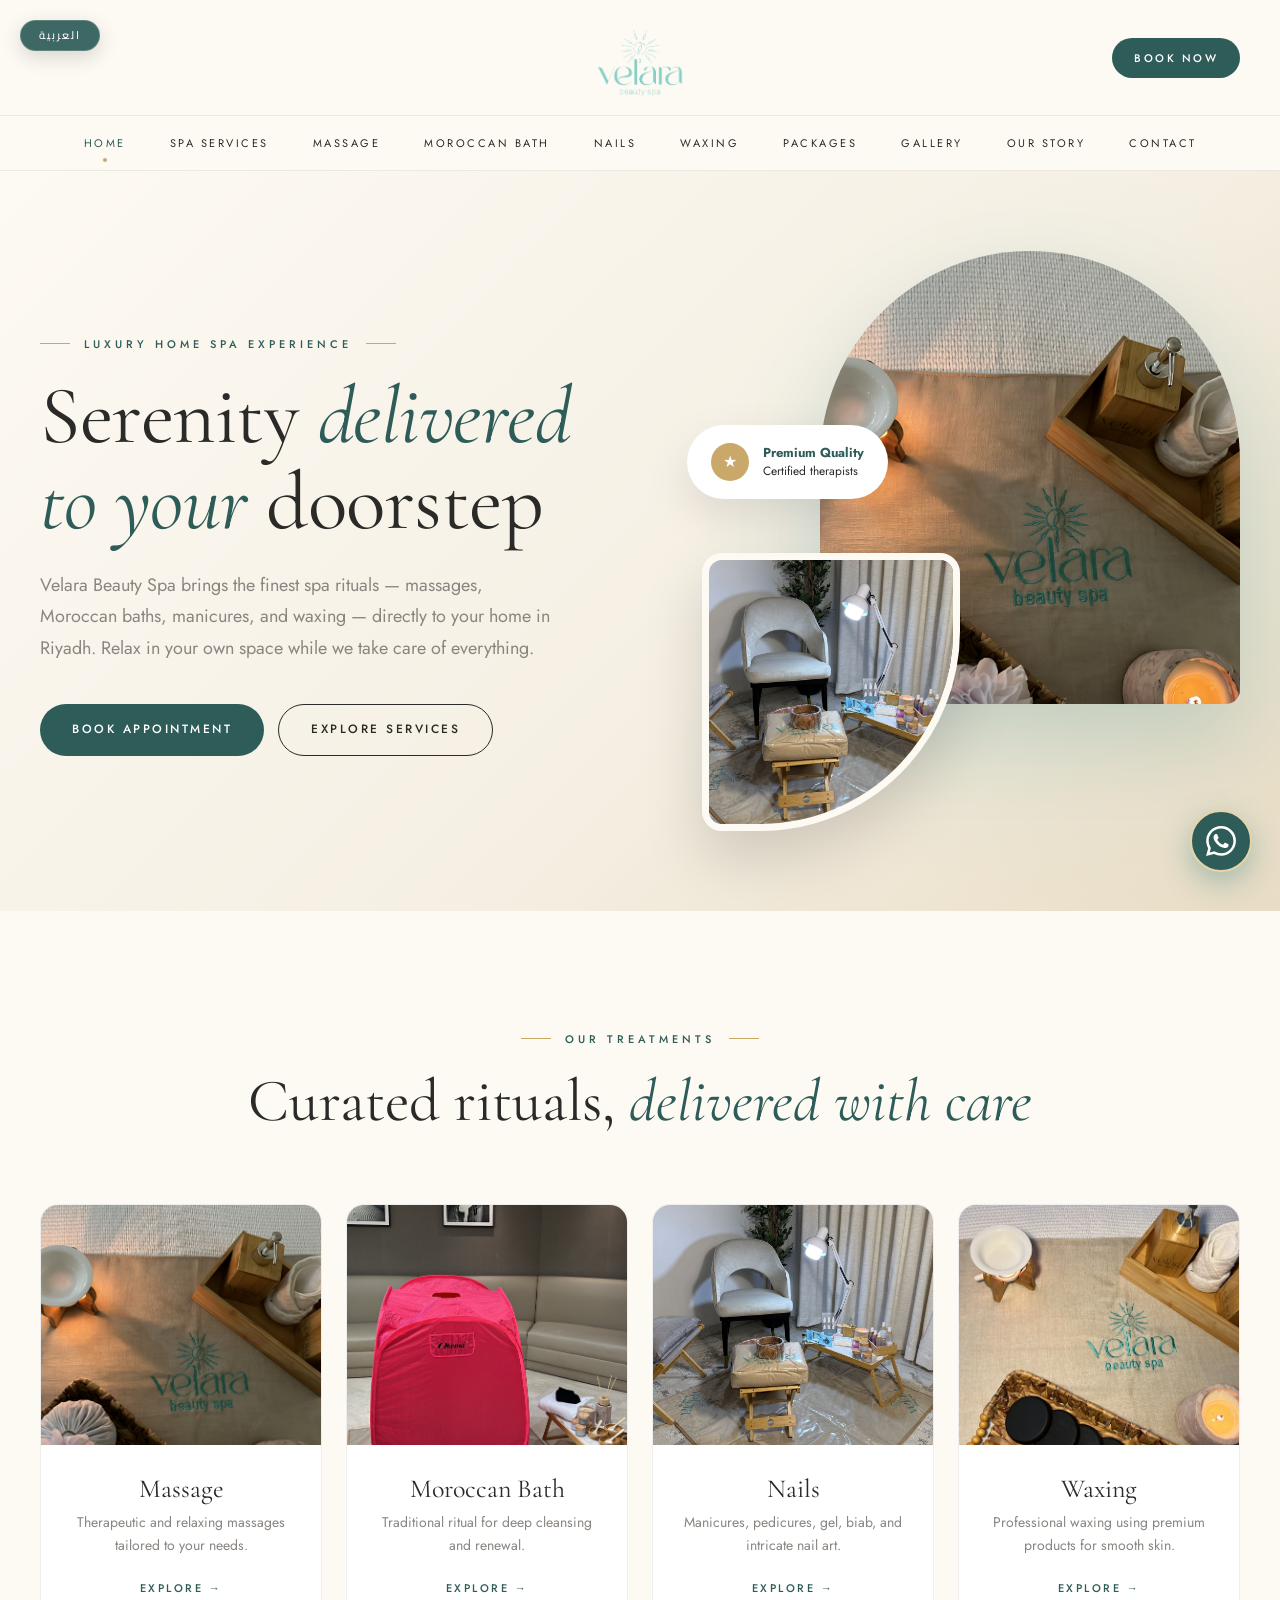
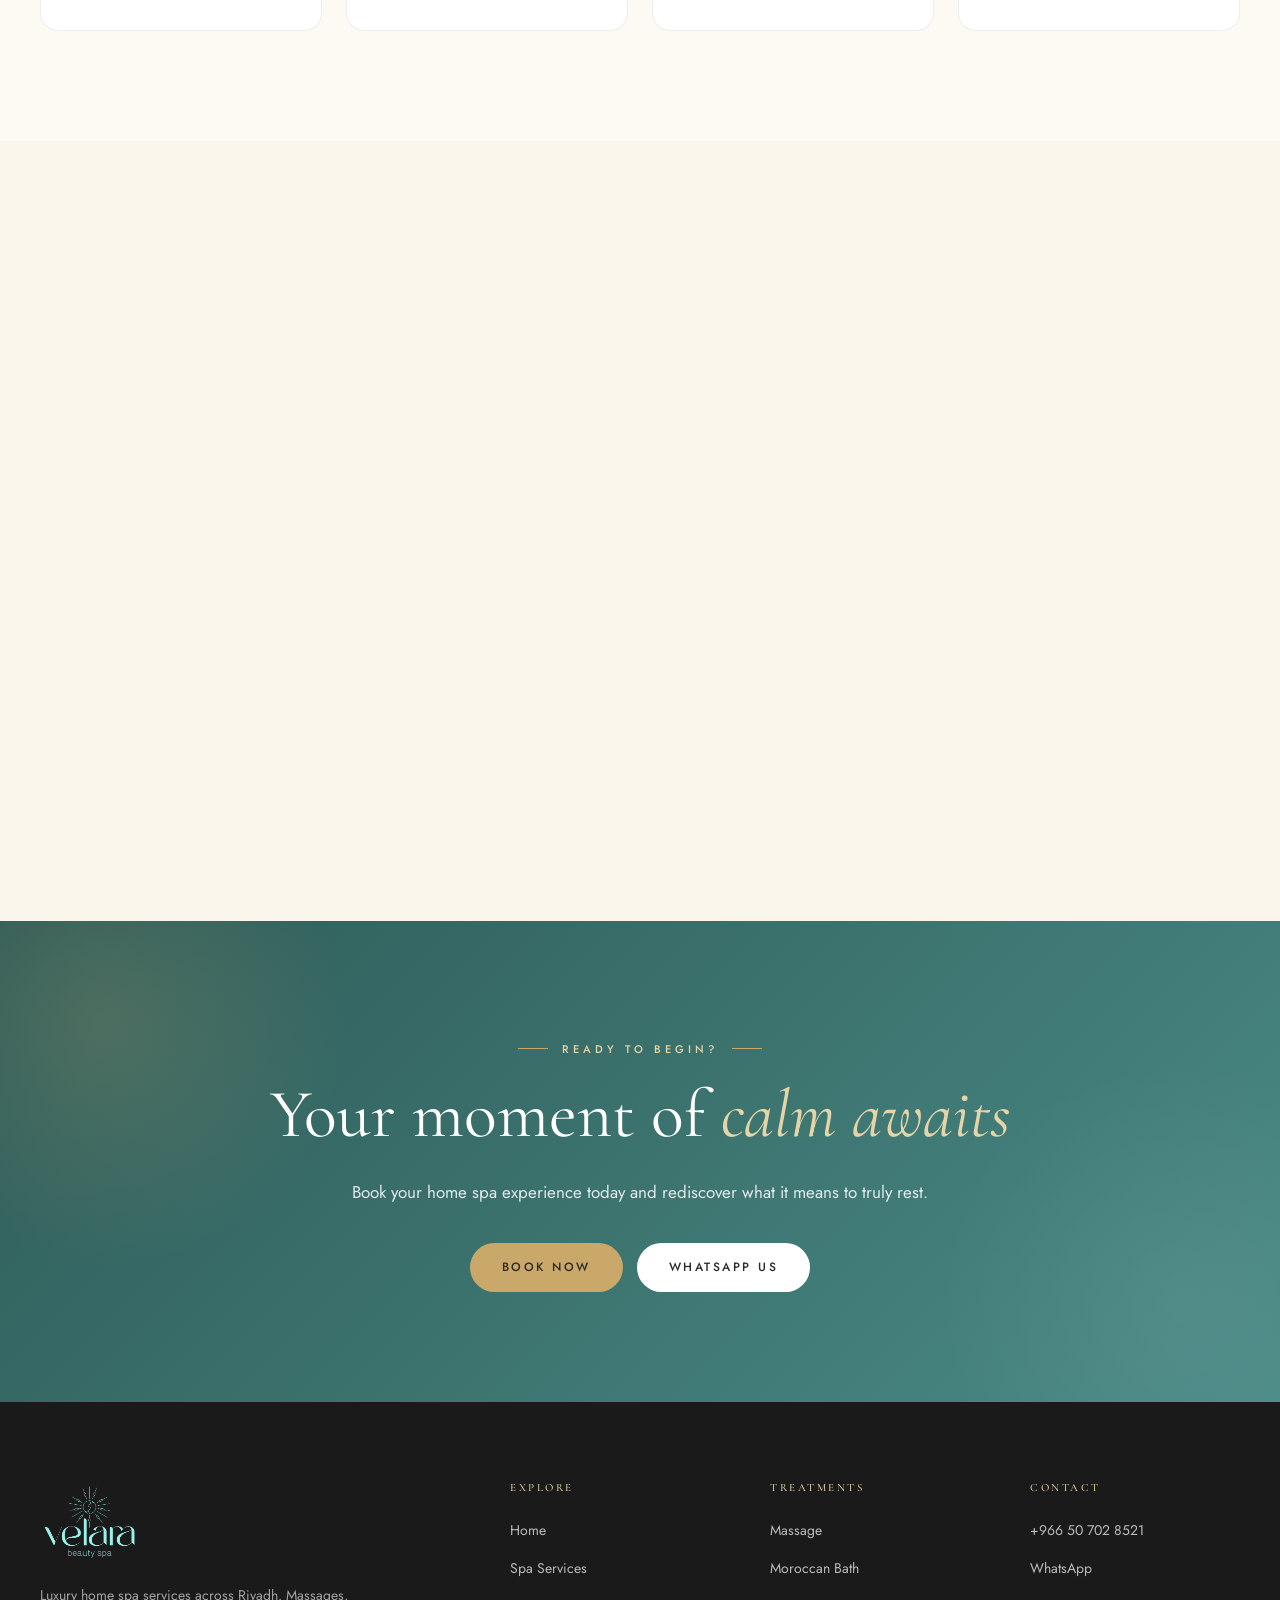
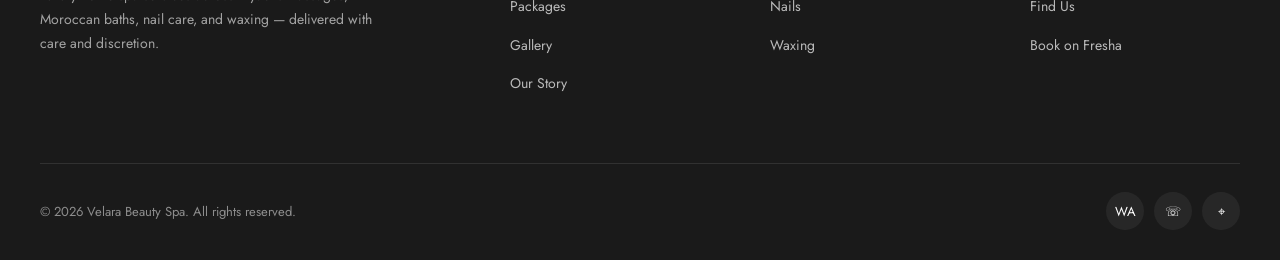
==== index.html @ ecb5f161 "Initial commit: Velara Beauty Spa website Static bilingual (EN/AR) marketing site for a luxury home-" ====
<!DOCTYPE html>
<html lang="en" dir="ltr">
<head>
<meta charset="UTF-8" />
<meta name="viewport" content="width=device-width, initial-scale=1.0" />
<title>Luxury Home Spa in Riyadh — Velara Beauty Spa</title>
<meta name="description" content="Velara Beauty Spa brings luxury treatments — massages, Moroccan baths, manicures — directly to your home in Riyadh." />
<link rel="preconnect" href="https://fonts.googleapis.com">
<link rel="preconnect" href="https://fonts.gstatic.com" crossorigin>
<link href="https://fonts.googleapis.com/css2?family=Cormorant+Garamond:wght@300;400;500;600;700&family=Jost:wght@300;400;500;600&family=Cairo:wght@300;400;500;600;700&display=swap" rel="stylesheet">
<link rel="stylesheet" href="styles.css">
</head>
<body>

<!-- Floating language toggle -->
<button class="lang-toggle" type="button" aria-label="Switch language" onclick="toggleLang()">
  <span data-en="العربية" data-ar="EN">العربية</span>
</button>

<!-- Header -->
<header class="site-header">
  <div class="header-top">
    <button class="menu-toggle" onclick="toggleMenu()" aria-label="Menu">☰</button>
    <a href="index.html" class="header-logo">
      <img src="images/logo.png" alt="Velara Beauty Spa" />
    </a>
    <div class="header-actions">
      <a href="https://www.fresha.com/en-GB/a/velara-spa-home-service-riyadh-king-abdulaziz-rd-al-woroud-district-king-abdullah-ibn-abdulaziz-road-riyadh-11544-saudi-arabia-p25eda7v/all-offer?menu=true&share=true&pId=2792494" target="_blank" class="book-btn" data-en="Book Now" data-ar="احجزي">Book Now</a>
    </div>
  </div>
  <nav class="header-nav">
    <ul class="nav-list">
      <li><a href="index.html" data-page="home" data-en="Home" data-ar="الرئيسية">Home</a></li>
      <li><a href="services.html" data-page="services" data-en="Spa Services" data-ar="الخدمات">Spa Services</a></li>
      <li><a href="massage.html" data-page="massage" data-en="Massage" data-ar="التدليك">Massage</a></li>
      <li><a href="moroccan-bath.html" data-page="moroccan" data-en="Moroccan Bath" data-ar="الحمام المغربي">Moroccan Bath</a></li>
      <li><a href="nails.html" data-page="nails" data-en="Nails" data-ar="الأظافر">Nails</a></li>
      <li><a href="waxing.html" data-page="waxing" data-en="Waxing" data-ar="إزالة الشعر">Waxing</a></li>
      <li><a href="packages.html" data-page="packages" data-en="Packages" data-ar="الباقات">Packages</a></li>
      <li><a href="gallery.html" data-page="gallery" data-en="Gallery" data-ar="المعرض">Gallery</a></li>
      <li><a href="our-story.html" data-page="story" data-en="Our Story" data-ar="قصتنا">Our Story</a></li>
      <li><a href="contact.html" data-page="contact" data-en="Contact" data-ar="تواصل">Contact</a></li>
    </ul>
  </nav>
</header>

<!-- Eid Banner -->
<div id="eid-banner" class="eid-banner">
  <div class="eid-banner-content">
    <div class="eid-banner-icon">✦</div>
    <div class="eid-banner-text">
      <strong data-en="Eid Al Adha Special Offers" data-ar="عروض عيد الأضحى">Eid Al Adha Special Offers</strong>
      <span data-en="— Save up to 35%" data-ar="— وفّري حتى 35%">— Save up to 35%</span>
    </div>
    <a href="packages.html#eid-offers" class="eid-banner-link" data-en="View Offers →" data-ar="عرض العروض →">View Offers →</a>
  </div>
  <button class="eid-banner-close" onclick="dismissEidBanner()" aria-label="Dismiss">×</button>
</div>
<script>
  // Hide immediately if past cutoff or dismissed this session (avoids flash on reload).
  // Cutoff date must match EID_OFFERS_CUTOFF in data.js — Riyadh UTC+3, end of day June 1, 2026.
  (function(){
    const banner = document.getElementById('eid-banner');
    const cutoff = new Date('2026-06-02T00:00:00+03:00');
    if (new Date() >= cutoff || sessionStorage.getItem('eid_banner_dismissed') === '1') {
      banner.classList.add('dismissed');
    }
  })();
  function dismissEidBanner(){
    document.getElementById('eid-banner').classList.add('dismissed');
    sessionStorage.setItem('eid_banner_dismissed', '1');
  }
</script>

<!-- Hero -->
<section class="hero">
  <div class="hero-grid">
    <div class="hero-text">
      <div class="eyebrow eyebrow-line reveal" data-en="Luxury Home Spa Experience" data-ar="تجربة سبا منزلي فاخرة">Luxury Home Spa Experience</div>
      <h1 class="h-display reveal reveal-d1">
        <span data-en="Serenity" data-ar="السكينة">Serenity</span>
        <em data-en="delivered to your" data-ar="تصل إلى">delivered to your</em>
        <span data-en="doorstep" data-ar="باب منزلك">doorstep</span>
      </h1>
      <p class="lead reveal reveal-d2" data-en="Velara Beauty Spa brings the finest spa rituals — massages, Moroccan baths, manicures, and waxing — directly to your home in Riyadh. Relax in your own space while we take care of everything." data-ar="فيلارا بيوتي سبا يقدم لكِ أرقى تجارب السبا — تدليك، حمام مغربي، باديكير ومانيكير، وإزالة الشعر — مباشرة في منزلك في الرياض. استرخي في مساحتك الخاصة ودعينا نهتم بكل شيء.">Velara Beauty Spa brings the finest spa rituals — massages, Moroccan baths, manicures, and waxing — directly to your home in Riyadh. Relax in your own space while we take care of everything.</p>
      <div class="hero-buttons reveal reveal-d3">
        <a href="https://www.fresha.com/en-GB/a/velara-spa-home-service-riyadh-king-abdulaziz-rd-al-woroud-district-king-abdullah-ibn-abdulaziz-road-riyadh-11544-saudi-arabia-p25eda7v/all-offer?menu=true&share=true&pId=2792494" target="_blank" class="btn btn-primary" data-en="Book Appointment" data-ar="احجزي موعدك">Book Appointment</a>
        <a href="services.html" class="btn btn-outline" data-en="Explore Services" data-ar="اكتشفي الخدمات">Explore Services</a>
      </div>
    </div>
    <div class="hero-visual reveal reveal-d2">
      <div class="hero-img-1"><img src="images/hero1.jpeg" alt="Velara Spa" /></div>
      <div class="hero-img-2"><img src="images/hero2.jpeg" alt="Velara treatments" /></div>
      <div class="hero-badge">
        <div class="hero-badge-icon">★</div>
        <div class="hero-badge-text">
          <strong data-en="Premium Quality" data-ar="جودة فاخرة">Premium Quality</strong>
          <span data-en="Certified therapists" data-ar="معالجات معتمدات">Certified therapists</span>
        </div>
      </div>
    </div>
  </div>
</section>

<!-- Service Categories -->
<section class="section">
  <div class="container">
    <div class="text-center" style="margin-bottom:70px;">
      <div class="eyebrow eyebrow-line reveal" data-en="Our Treatments" data-ar="علاجاتنا">Our Treatments</div>
      <h2 class="h-section reveal reveal-d1">
        <span data-en="Curated rituals," data-ar="طقوس مختارة،">Curated rituals,</span>
        <em data-en="delivered with care" data-ar="بعناية فائقة">delivered with care</em>
      </h2>
    </div>
    <div class="category-grid">
      <a href="massage.html" class="category-card reveal reveal-d1">
        <div class="category-image"><img src="images/g1.jpeg" alt="Massage" /></div>
        <div class="category-body">
          <h3 data-en="Massage" data-ar="التدليك">Massage</h3>
          <p data-en="Therapeutic and relaxing massages tailored to your needs." data-ar="تدليكات علاجية ومريحة مصممة لاحتياجاتك.">Therapeutic and relaxing massages tailored to your needs.</p>
          <span class="category-link" data-en="Explore →" data-ar="اكتشفي →">Explore →</span>
        </div>
      </a>
      <a href="moroccan-bath.html" class="category-card reveal reveal-d2">
        <div class="category-image"><img src="images/g4.jpeg" alt="Moroccan Bath" /></div>
        <div class="category-body">
          <h3 data-en="Moroccan Bath" data-ar="الحمام المغربي">Moroccan Bath</h3>
          <p data-en="Traditional ritual for deep cleansing and renewal." data-ar="طقس تقليدي للتنظيف العميق والتجديد.">Traditional ritual for deep cleansing and renewal.</p>
          <span class="category-link" data-en="Explore →" data-ar="اكتشفي →">Explore →</span>
        </div>
      </a>
      <a href="nails.html" class="category-card reveal reveal-d3">
        <div class="category-image"><img src="images/g3.jpeg" alt="Nails" /></div>
        <div class="category-body">
          <h3 data-en="Nails" data-ar="الأظافر">Nails</h3>
          <p data-en="Manicures, pedicures, gel, biab, and intricate nail art." data-ar="مانيكير وباديكير، جل، بياب، ورسم أظافر متقن.">Manicures, pedicures, gel, biab, and intricate nail art.</p>
          <span class="category-link" data-en="Explore →" data-ar="اكتشفي →">Explore →</span>
        </div>
      </a>
      <a href="waxing.html" class="category-card reveal reveal-d4">
        <div class="category-image"><img src="images/g7.jpeg" alt="Waxing" /></div>
        <div class="category-body">
          <h3 data-en="Waxing" data-ar="إزالة الشعر">Waxing</h3>
          <p data-en="Professional waxing using premium products for smooth skin." data-ar="إزالة شعر احترافية بأفضل المنتجات لبشرة ناعمة.">Professional waxing using premium products for smooth skin.</p>
          <span class="category-link" data-en="Explore →" data-ar="اكتشفي →">Explore →</span>
        </div>
      </a>
    </div>
  </div>
</section>

<!-- About snippet -->
<section class="section" style="background:var(--cream-light);">
  <div class="container">
    <div class="feature-grid">
      <div class="feature-images reveal">
        <div class="feature-img-main"><img src="images/about1.jpeg" alt="Velara setup" /></div>
        <div class="feature-img-accent"><img src="images/about2.jpeg" alt="Velara tools" /></div>
        <div class="feature-stat">
          <div class="feature-stat-num">100%</div>
          <div class="feature-stat-label" data-en="Home Service" data-ar="خدمة منزلية">Home Service</div>
        </div>
      </div>
      <div class="feature-content reveal reveal-d2">
        <div class="eyebrow eyebrow-line" data-en="About Velara" data-ar="عن فيلارا">About Velara</div>
        <h2 class="h-section">
          <span data-en="A sanctuary that" data-ar="ملاذ يأتي">A sanctuary that</span>
          <em data-en="comes to you" data-ar="إليكِ">comes to you</em>
        </h2>
        <p data-en="At Velara Beauty Spa, we believe true relaxation begins where you feel most at home. That's why we bring our complete spa experience — therapists, equipment, premium products, and ambience — directly to your doorstep across Riyadh." data-ar="في فيلارا بيوتي سبا، نؤمن أن الاسترخاء الحقيقي يبدأ حيث تشعرين بالراحة الحقيقية. لذلك نأتي إليكِ بتجربة السبا الكاملة — معالجات، أدوات، منتجات فاخرة، وأجواء راقية — مباشرة في منزلك بالرياض.">At Velara Beauty Spa, we believe true relaxation begins where you feel most at home. That's why we bring our complete spa experience — therapists, equipment, premium products, and ambience — directly to your doorstep across Riyadh.</p>
        <a href="our-story.html" class="btn btn-outline" style="margin-top:30px;" data-en="Read Our Story" data-ar="اقرئي قصتنا">Read Our Story</a>
      </div>
    </div>
  </div>
</section>

<!-- CTA -->
<section class="section cta-section">
  <div class="container-narrow">
    <div class="eyebrow eyebrow-line reveal" data-en="Ready to begin?" data-ar="مستعدة للبدء؟">Ready to begin?</div>
    <h2 class="reveal reveal-d1">
      <span data-en="Your moment of" data-ar="لحظة">Your moment of</span>
      <em data-en="calm awaits" data-ar="هدوئك تنتظركِ">calm awaits</em>
    </h2>
    <p class="reveal reveal-d2" data-en="Book your home spa experience today and rediscover what it means to truly rest." data-ar="احجزي تجربتك المنزلية اليوم واكتشفي معنى الراحة الحقيقية.">Book your home spa experience today and rediscover what it means to truly rest.</p>
    <div class="cta-buttons reveal reveal-d3">
      <a href="https://www.fresha.com/en-GB/a/velara-spa-home-service-riyadh-king-abdulaziz-rd-al-woroud-district-king-abdullah-ibn-abdulaziz-road-riyadh-11544-saudi-arabia-p25eda7v/all-offer?menu=true&share=true&pId=2792494" target="_blank" class="btn btn-gold" data-en="Book Now" data-ar="احجزي الآن">Book Now</a>
      <a href="https://wa.me/966507028521?text=Hello%20Velara%20Spa%2C%20I%27d%20like%20to%20learn%20more." target="_blank" class="btn btn-light" data-en="WhatsApp Us" data-ar="راسلينا">WhatsApp Us</a>
    </div>
  </div>
</section>

<!-- Footer -->
<footer>
  <div class="footer-container">
    <div class="footer-grid">
      <div class="footer-brand">
        <a href="index.html" class="footer-logo"><img src="images/logo.png" alt="Velara Beauty Spa" /></a>
        <p class="footer-tagline" data-en="Luxury home spa services across Riyadh. Massages, Moroccan baths, nail care, and waxing — delivered with care and discretion." data-ar="خدمات سبا منزلية فاخرة في جميع أنحاء الرياض. تدليك، حمام مغربي، عناية بالأظافر، وإزالة الشعر — تُقدم بعناية ورقي.">Luxury home spa services across Riyadh. Massages, Moroccan baths, nail care, and waxing — delivered with care and discretion.</p>
      </div>
      <div class="footer-col">
        <h4 data-en="Explore" data-ar="استكشفي">Explore</h4>
        <ul>
          <li><a href="index.html" data-en="Home" data-ar="الرئيسية">Home</a></li>
          <li><a href="services.html" data-en="Spa Services" data-ar="الخدمات">Spa Services</a></li>
          <li><a href="packages.html" data-en="Packages" data-ar="الباقات">Packages</a></li>
          <li><a href="gallery.html" data-en="Gallery" data-ar="المعرض">Gallery</a></li>
          <li><a href="our-story.html" data-en="Our Story" data-ar="قصتنا">Our Story</a></li>
        </ul>
      </div>
      <div class="footer-col">
        <h4 data-en="Treatments" data-ar="العلاجات">Treatments</h4>
        <ul>
          <li><a href="massage.html" data-en="Massage" data-ar="التدليك">Massage</a></li>
          <li><a href="moroccan-bath.html" data-en="Moroccan Bath" data-ar="الحمام المغربي">Moroccan Bath</a></li>
          <li><a href="nails.html" data-en="Nails" data-ar="الأظافر">Nails</a></li>
          <li><a href="waxing.html" data-en="Waxing" data-ar="إزالة الشعر">Waxing</a></li>
        </ul>
      </div>
      <div class="footer-col">
        <h4 data-en="Contact" data-ar="تواصل">Contact</h4>
        <ul>
          <li><a href="tel:+966507028521">+966 50 702 8521</a></li>
          <li><a href="https://wa.me/966507028521" target="_blank">WhatsApp</a></li>
          <li><a href="https://maps.app.goo.gl/YijaAuDi3qwFzWi97?g_st=iwb" target="_blank" data-en="Find Us" data-ar="موقعنا">Find Us</a></li>
          <li><a href="https://www.fresha.com/en-GB/a/velara-spa-home-service-riyadh-king-abdulaziz-rd-al-woroud-district-king-abdullah-ibn-abdulaziz-road-riyadh-11544-saudi-arabia-p25eda7v/all-offer?menu=true&share=true&pId=2792494" target="_blank" data-en="Book on Fresha" data-ar="احجزي على فريشا">Book on Fresha</a></li>
        </ul>
      </div>
    </div>
    <div class="footer-bottom">
      <div data-en="© 2026 Velara Beauty Spa. All rights reserved." data-ar="© 2026 فيلارا بيوتي سبا. جميع الحقوق محفوظة.">© 2026 Velara Beauty Spa. All rights reserved.</div>
      <div class="footer-social">
        <a href="https://wa.me/966507028521" target="_blank" aria-label="WhatsApp">WA</a>
        <a href="tel:+966507028521" aria-label="Phone">☏</a>
        <a href="https://maps.app.goo.gl/YijaAuDi3qwFzWi97?g_st=iwb" target="_blank" aria-label="Map">⌖</a>
      </div>
    </div>
  </div>
</footer>

<!-- Floating WhatsApp -->
<a href="https://wa.me/966507028521?text=Hello%20Velara%20Spa%2C%20I%27d%20like%20to%20book%20a%20treatment." class="float-whatsapp" target="_blank" aria-label="Chat on WhatsApp">
  <svg width="30" height="30" viewBox="0 0 24 24" fill="currentColor"><path d="M17.472 14.382c-.297-.149-1.758-.867-2.03-.967-.273-.099-.471-.148-.67.15-.197.297-.767.966-.94 1.164-.173.199-.347.223-.644.075-.297-.15-1.255-.463-2.39-1.475-.883-.788-1.48-1.761-1.653-2.059-.173-.297-.018-.458.13-.606.134-.133.298-.347.446-.52.149-.174.198-.298.298-.497.099-.198.05-.371-.025-.52-.075-.149-.669-1.612-.916-2.207-.242-.579-.487-.5-.669-.51-.173-.008-.371-.01-.57-.01-.198 0-.52.074-.792.372-.272.297-1.04 1.016-1.04 2.479 0 1.462 1.065 2.875 1.213 3.074.149.198 2.096 3.2 5.077 4.487.709.306 1.262.489 1.694.625.712.227 1.36.195 1.871.118.571-.085 1.758-.719 2.006-1.413.248-.694.248-1.289.173-1.413-.074-.124-.272-.198-.57-.347m-5.421 7.403h-.004a9.87 9.87 0 01-5.031-1.378l-.361-.214-3.741.982.998-3.648-.235-.374a9.86 9.86 0 01-1.51-5.26c.001-5.45 4.436-9.884 9.888-9.884 2.64 0 5.122 1.03 6.988 2.898a9.825 9.825 0 012.893 6.994c-.003 5.45-4.437 9.884-9.885 9.884m8.413-18.297A11.815 11.815 0 0012.05 0C5.495 0 .16 5.335.157 11.892c0 2.096.547 4.142 1.588 5.945L.057 24l6.305-1.654a11.882 11.882 0 005.683 1.448h.005c6.554 0 11.89-5.335 11.893-11.893a11.821 11.821 0 00-3.48-8.413z"/></svg>
</a>

<script src="data.js"></script>
<script src="script.js"></script>
<script>setActiveNav('home');</script>
</body>
</html>
---- styles.css ----
/* =========================================
   VELARA BEAUTY SPA — SHARED STYLES
   Woodhouse-inspired luxury spa design
   ========================================= */

:root{
  /* Brand palette */
  --teal-dark: #2E5C58;
  --teal: #4A8A86;
  --teal-soft: #6BB5B0;
  --cream: #F5EFE3;
  --cream-light: #FAF6EC;
  --cream-pale: #FDFAF3;
  --sand: #E8DCC4;
  --gold: #C9A86A;
  --gold-light: #E5D4A8;
  --olive: #7A8064;
  --charcoal: #2A2A28;
  --soft-black: #1a1a1a;
  --muted: #8a8580;
  --line: rgba(42,42,40,0.08);

  /* Typography */
  --display: 'Cormorant Garamond', 'Cairo', serif;
  --body: 'Jost', 'Cairo', sans-serif;
  --arabic: 'Cairo', sans-serif;
}

*{margin:0;padding:0;box-sizing:border-box;}
html{scroll-behavior:smooth;}
body{
  font-family:var(--body);
  background:var(--cream-pale);
  color:var(--charcoal);
  line-height:1.65;
  overflow-x:hidden;
  -webkit-font-smoothing:antialiased;
}
body[dir="rtl"]{font-family:var(--arabic);}

a{text-decoration:none;color:inherit;}
img{max-width:100%;display:block;}
button{font-family:inherit;cursor:pointer;border:none;background:none;}

/* =========================================
   LANGUAGE TOGGLE (floating, top-left)
   Single-button toggle that shows the inactive language as the click target.
   Top-left chosen to avoid colliding with .book-btn (top-right) on all viewport sizes.
   ========================================= */
.lang-toggle{
  position:fixed;
  top:20px;left:20px;
  z-index:1100;
  background:rgba(46,92,88,0.92);
  -webkit-backdrop-filter:blur(10px);
  backdrop-filter:blur(10px);
  color:#fff;
  font-family:inherit;
  font-size:11px;letter-spacing:2px;text-transform:uppercase;font-weight:500;
  padding:9px 18px;
  border:1px solid rgba(255,255,255,0.18);
  border-radius:50px;
  box-shadow:0 6px 20px rgba(0,0,0,0.15);
  transition:transform .25s ease, background .25s ease, box-shadow .25s ease;
  cursor:pointer;
  line-height:1;
  white-space:nowrap;
}
.lang-toggle:hover,
.lang-toggle:focus-visible{
  transform:scale(1.06);
  background:rgba(46,92,88,1);
  box-shadow:0 10px 26px rgba(46,92,88,0.35);
  outline:none;
}
.lang-toggle:active{transform:scale(0.97);}
@media (max-width:768px){
  .lang-toggle{
    top:14px;left:75px;
    padding:7px 13px;
    font-size:10px;
    letter-spacing:1.2px;
  }
}

/* =========================================
   NAVIGATION (Woodhouse-style)
   Logo centered top, menu below
   ========================================= */
.site-header{
  background:var(--cream-pale);
  border-bottom:1px solid var(--line);
  position:sticky;top:0;z-index:1000;
  transition:all .4s;
}
.site-header.scrolled{
  background:rgba(253,250,243,0.96);
  backdrop-filter:blur(20px);
  box-shadow:0 2px 30px rgba(0,0,0,0.04);
}

.header-top{
  padding:25px 40px 15px;
  display:flex;justify-content:center;align-items:center;
  position:relative;
  transition:padding .3s;
}
.site-header.scrolled .header-top{padding:15px 40px 10px;}

.header-logo{display:block;}
.header-logo img{
  height:75px;width:auto;
  transition:height .3s;
}
.site-header.scrolled .header-logo img{height:55px;}

.header-actions{
  position:absolute;
  right:40px;top:50%;transform:translateY(-50%);
  display:flex;gap:12px;align-items:center;
}
/* Book Now stays in the top-right in both LTR and RTL to keep the top-left clear for .lang-toggle. */

.book-btn{
  background:var(--teal-dark);color:#fff;
  padding:11px 22px;border-radius:50px;
  font-size:11px;letter-spacing:2.5px;text-transform:uppercase;
  font-weight:500;transition:all .3s;
  display:inline-flex;align-items:center;gap:8px;
}
.book-btn:hover{background:var(--teal);transform:translateY(-1px);}

.header-nav{
  border-top:1px solid var(--line);
  padding:0;
}
.nav-list{
  display:flex;justify-content:center;align-items:center;
  list-style:none;gap:0;flex-wrap:wrap;
  max-width:1400px;margin:0 auto;
}
.nav-list a{
  display:block;
  padding:18px 22px;
  font-size:11px;letter-spacing:2.5px;text-transform:uppercase;
  color:var(--charcoal);font-weight:400;
  transition:all .3s;
  position:relative;
}
.nav-list a:hover,.nav-list a.active{color:var(--teal-dark);}
.nav-list a.active::after{
  content:'';position:absolute;
  left:50%;bottom:8px;width:4px;height:4px;border-radius:50%;
  background:var(--gold);transform:translateX(-50%);
}

.menu-toggle{
  display:none;
  position:absolute;left:30px;top:50%;transform:translateY(-50%);
  font-size:22px;color:var(--charcoal);
}
/* Mobile menu stays in the same corner in both LTR and RTL — paired with Book Now staying on the right. */

/* =========================================
   ANIMATIONS — Slide up on scroll
   ========================================= */
.reveal{
  opacity:0;
  transform:translateY(40px);
  transition:opacity .9s cubic-bezier(0.16,1,0.3,1), transform .9s cubic-bezier(0.16,1,0.3,1);
}
.reveal.in{opacity:1;transform:translateY(0);}
.reveal-d1{transition-delay:.1s;}
.reveal-d2{transition-delay:.2s;}
.reveal-d3{transition-delay:.3s;}
.reveal-d4{transition-delay:.4s;}
.reveal-d5{transition-delay:.5s;}
.reveal-d6{transition-delay:.6s;}

@keyframes pageEnter{
  from{opacity:0;transform:translateY(30px);}
  to{opacity:1;transform:translateY(0);}
}
.page-enter{animation:pageEnter 1s cubic-bezier(0.16,1,0.3,1) both;}
.page-enter-d1{animation-delay:.15s;}
.page-enter-d2{animation-delay:.3s;}
.page-enter-d3{animation-delay:.45s;}

/* =========================================
   GLOBAL COMPONENTS
   ========================================= */
.btn{
  display:inline-flex;align-items:center;gap:10px;
  padding:15px 32px;border-radius:50px;
  font-family:var(--body);font-size:12px;letter-spacing:2.5px;
  text-transform:uppercase;font-weight:500;
  cursor:pointer;transition:all .35s;
}
.btn-primary{background:var(--teal-dark);color:#fff;}
.btn-primary:hover{background:var(--teal);transform:translateY(-2px);box-shadow:0 12px 30px rgba(74,138,134,0.25);}
.btn-outline{background:transparent;color:var(--charcoal);border:1px solid var(--charcoal);}
.btn-outline:hover{background:var(--charcoal);color:#fff;}
.btn-gold{background:var(--gold);color:var(--charcoal);}
.btn-gold:hover{background:var(--gold-light);}
.btn-light{background:#fff;color:var(--charcoal);}
.btn-light:hover{background:var(--cream);}

.section{padding:110px 40px;position:relative;}
.container{max-width:1300px;margin:0 auto;}
.container-narrow{max-width:900px;margin:0 auto;}

.eyebrow{
  font-size:11px;letter-spacing:4px;text-transform:uppercase;
  color:var(--teal-dark);font-weight:500;
  margin-bottom:20px;display:inline-block;
}
.eyebrow-line{
  display:inline-flex;align-items:center;gap:14px;
}
.eyebrow-line::before,.eyebrow-line::after{
  content:'';width:30px;height:1px;background:var(--gold);
}

h1,h2,h3,h4{font-family:var(--display);font-weight:400;line-height:1.1;color:var(--charcoal);}
.h-display{
  font-family:var(--display);
  font-size:clamp(48px,7vw,82px);
  font-weight:400;line-height:1.05;
  letter-spacing:-0.5px;
}
.h-display em{font-style:italic;color:var(--teal-dark);}
.h-section{
  font-family:var(--display);
  font-size:clamp(38px,5vw,60px);
  font-weight:400;line-height:1.1;
  margin-bottom:20px;
}
.h-section em{font-style:italic;color:var(--teal-dark);}
.lead{font-size:18px;line-height:1.75;color:var(--muted);}
.text-center{text-align:center;}

/* =========================================
   EID BANNER (homepage)
   ========================================= */
.eid-banner{
  background:linear-gradient(90deg,var(--gold-light) 0%,var(--cream) 50%,var(--gold-light) 100%);
  border-bottom:1px solid rgba(201,168,106,0.35);
  padding:14px 56px;
  position:relative;text-align:center;
}
.eid-banner-content{
  display:inline-flex;align-items:center;gap:18px;
  flex-wrap:wrap;justify-content:center;
}
.eid-banner-icon{
  width:30px;height:30px;border-radius:50%;
  background:var(--gold);color:#fff;
  display:flex;align-items:center;justify-content:center;
  font-size:13px;flex-shrink:0;
}
.eid-banner-text{
  font-size:13px;letter-spacing:1.5px;
  color:var(--charcoal);line-height:1.4;
}
.eid-banner-text strong{
  color:var(--teal-dark);font-weight:600;
  text-transform:uppercase;letter-spacing:2px;font-size:12px;
}
.eid-banner-text span{margin-left:4px;}
body[dir="rtl"] .eid-banner-text span{margin-left:0;margin-right:4px;}
.eid-banner-link{
  font-size:11px;letter-spacing:2px;text-transform:uppercase;
  color:#fff;background:var(--teal-dark);
  padding:8px 18px;border-radius:50px;
  transition:all .3s;font-weight:500;
}
.eid-banner-link:hover{background:var(--teal);transform:translateY(-1px);}
.eid-banner-close{
  position:absolute;right:14px;top:50%;transform:translateY(-50%);
  width:30px;height:30px;border-radius:50%;
  color:var(--charcoal);opacity:0.55;
  display:flex;align-items:center;justify-content:center;
  font-size:20px;line-height:1;transition:all .25s;
  background:transparent;cursor:pointer;
}
.eid-banner-close:hover{opacity:1;background:rgba(0,0,0,0.06);}
body[dir="rtl"] .eid-banner-close{right:auto;left:14px;}
.eid-banner.dismissed{display:none;}

@media (max-width:768px){
  .eid-banner{padding:12px 50px;}
  .eid-banner-content{gap:12px;}
  .eid-banner-text{font-size:12px;}
  .eid-banner-text strong{font-size:11px;}
  .eid-banner-link{padding:6px 14px;font-size:10px;}
}

/* =========================================
   HERO
   ========================================= */
.hero{
  min-height:80vh;
  display:flex;align-items:center;
  padding:80px 40px;
  position:relative;overflow:hidden;
  background:linear-gradient(135deg,var(--cream-pale) 0%,var(--cream) 60%,var(--sand) 100%);
}
.hero::before{
  content:'';position:absolute;
  top:0;right:0;width:55%;height:100%;
  background:radial-gradient(circle at 70% 50%, rgba(107,181,176,0.12) 0%, transparent 60%);
}
.hero-grid{
  position:relative;z-index:2;
  max-width:1300px;margin:0 auto;width:100%;
  display:grid;grid-template-columns:1.1fr 1fr;gap:70px;align-items:center;
}
.hero-text p.lead{margin-top:25px;margin-bottom:40px;max-width:520px;}
.hero-buttons{display:flex;gap:14px;flex-wrap:wrap;}
.hero-visual{position:relative;height:580px;}
.hero-img-1{
  position:absolute;top:0;right:0;width:78%;height:78%;
  border-radius:300px 300px 20px 20px;overflow:hidden;
  box-shadow:0 35px 80px rgba(74,138,134,0.22);
}
.hero-img-1 img{width:100%;height:100%;object-fit:cover;}
.hero-img-2{
  position:absolute;bottom:0;left:0;width:48%;height:48%;
  border-radius:20px 20px 200px 20px;overflow:hidden;
  box-shadow:0 25px 60px rgba(0,0,0,0.15);
  border:7px solid var(--cream-pale);
}
.hero-img-2 img{width:100%;height:100%;object-fit:cover;}
.hero-badge{
  position:absolute;top:30%;left:-15px;
  background:#fff;padding:18px 24px;border-radius:80px;
  box-shadow:0 18px 45px rgba(0,0,0,0.1);
  display:flex;align-items:center;gap:14px;z-index:3;
}
.hero-badge-icon{
  width:38px;height:38px;border-radius:50%;
  background:var(--gold);color:#fff;
  display:flex;align-items:center;justify-content:center;
  font-size:16px;flex-shrink:0;
}
.hero-badge-text{font-size:12px;line-height:1.3;}
.hero-badge-text strong{display:block;color:var(--teal-dark);font-size:13px;margin-bottom:2px;}

/* =========================================
   PAGE BANNER (for inner pages)
   ========================================= */
.page-banner{
  padding:120px 40px 80px;
  text-align:center;
  background:linear-gradient(135deg,var(--cream-pale) 0%,var(--cream) 100%);
  position:relative;overflow:hidden;
}
.page-banner::before{
  content:'';position:absolute;
  bottom:-100px;left:-100px;width:400px;height:400px;
  background:radial-gradient(circle, rgba(107,181,176,0.1) 0%, transparent 70%);
  border-radius:50%;
}
.page-banner::after{
  content:'';position:absolute;
  top:-100px;right:-100px;width:400px;height:400px;
  background:radial-gradient(circle, rgba(201,168,106,0.1) 0%, transparent 70%);
  border-radius:50%;
}
.page-banner h1{
  font-size:clamp(46px,6vw,76px);
  margin-bottom:20px;position:relative;z-index:2;
}
.page-banner h1 em{font-style:italic;color:var(--teal-dark);}
.page-banner p{
  font-size:18px;color:var(--muted);
  max-width:680px;margin:0 auto;line-height:1.7;
  position:relative;z-index:2;
}

/* =========================================
   SERVICE CARDS (Woodhouse-style horizontal categories)
   ========================================= */
.category-grid{
  display:grid;
  grid-template-columns:repeat(auto-fill,minmax(280px,1fr));
  gap:24px;
}
.category-card{
  background:#fff;border-radius:18px;overflow:hidden;
  border:1px solid var(--line);
  transition:all .4s;
  display:block;
}
.category-card:hover{
  transform:translateY(-6px);
  box-shadow:0 25px 50px rgba(74,138,134,0.12);
}
.category-image{
  height:240px;overflow:hidden;position:relative;
}
.category-image img{
  width:100%;height:100%;object-fit:cover;
  transition:transform .6s;
}
.category-card:hover .category-image img{transform:scale(1.05);}
.category-body{padding:30px;text-align:center;}
.category-body h3{
  font-family:var(--display);font-size:26px;
  margin-bottom:8px;color:var(--charcoal);
}
.category-body p{font-size:14px;color:var(--muted);line-height:1.6;margin-bottom:18px;min-height:44px;}
.category-link{
  display:inline-flex;align-items:center;gap:10px;
  font-size:11px;letter-spacing:2.5px;text-transform:uppercase;
  color:var(--teal-dark);font-weight:500;
  transition:all .3s;
}
.category-card:hover .category-link{color:var(--gold);gap:14px;}

/* =========================================
   SERVICE LIST (on individual service pages)
   ========================================= */
.service-section-title{
  font-family:var(--display);
  font-size:32px;color:var(--charcoal);
  margin:60px 0 30px;
  padding-bottom:16px;
  border-bottom:1px solid var(--line);
  position:relative;
}
.service-section-title:first-child{margin-top:0;}
.service-section-title::after{
  content:'';position:absolute;
  left:0;bottom:-1px;width:60px;height:2px;
  background:var(--gold);
}
body[dir="rtl"] .service-section-title::after{left:auto;right:0;}

.service-list{
  display:grid;gap:0;
  background:#fff;
  border-radius:18px;
  overflow:hidden;
  border:1px solid var(--line);
}
.service-row{
  display:grid;
  grid-template-columns:1fr auto auto auto;
  gap:30px;align-items:center;
  padding:28px 32px;
  border-bottom:1px solid var(--line);
  transition:background .3s;
}
.service-row:last-child{border-bottom:none;}
.service-row:hover{background:var(--cream-pale);}
.service-info h4{
  font-family:var(--display);font-size:22px;font-weight:500;
  margin-bottom:4px;color:var(--charcoal);
}
.service-info .arabic{
  font-family:var(--arabic);font-size:14px;
  color:var(--teal-dark);direction:rtl;margin-bottom:8px;
}
body[dir="rtl"] .service-info .arabic{font-family:var(--arabic);}
body[dir="rtl"] .service-info h4{font-family:var(--arabic);font-size:20px;}
.service-info p{font-size:13px;color:var(--muted);line-height:1.6;max-width:540px;}
.service-duration{
  font-size:11px;letter-spacing:1.5px;text-transform:uppercase;
  color:var(--muted);white-space:nowrap;
}
.service-price{
  font-family:var(--display);font-size:28px;font-weight:600;
  color:var(--teal-dark);white-space:nowrap;
}
.service-price small{font-size:14px;color:var(--muted);font-weight:400;margin-left:2px;}
.service-actions{display:flex;gap:8px;}
.btn-mini{
  padding:9px 16px;border-radius:50px;
  font-size:10px;letter-spacing:1.8px;text-transform:uppercase;
  font-weight:500;transition:all .3s;
  display:inline-flex;align-items:center;justify-content:center;
  white-space:nowrap;
}
.btn-mini.btn-book{background:var(--teal-dark);color:#fff;}
.btn-mini.btn-book:hover{background:var(--teal);}
.btn-mini.btn-ask{background:var(--gold);color:var(--charcoal);}
.btn-mini.btn-ask:hover{background:var(--gold-light);}

/* =========================================
   ABOUT / FEATURE SECTIONS
   ========================================= */
.feature-grid{
  display:grid;grid-template-columns:1fr 1.1fr;gap:80px;
  align-items:center;
}
.feature-grid.reverse{grid-template-columns:1.1fr 1fr;}
.feature-images{position:relative;height:560px;}
.feature-img-main{
  position:absolute;top:0;left:0;width:75%;height:80%;
  border-radius:200px 20px 20px 20px;overflow:hidden;
  box-shadow:0 25px 70px rgba(0,0,0,0.12);
}
.feature-img-main img{width:100%;height:100%;object-fit:cover;}
.feature-img-accent{
  position:absolute;bottom:0;right:0;width:55%;height:50%;
  border-radius:20px 20px 200px 20px;overflow:hidden;
  border:8px solid var(--cream-pale);
  box-shadow:0 25px 60px rgba(0,0,0,0.12);
}
.feature-img-accent img{width:100%;height:100%;object-fit:cover;}
.feature-stat{
  position:absolute;top:48%;left:50%;transform:translate(-30%,-50%);
  background:var(--teal-dark);color:#fff;padding:24px 28px;border-radius:18px;
  text-align:center;z-index:3;
  box-shadow:0 18px 45px rgba(74,138,134,0.3);
}
.feature-stat-num{font-family:var(--display);font-size:42px;font-weight:500;line-height:1;}
.feature-stat-label{font-size:10px;letter-spacing:2px;text-transform:uppercase;margin-top:5px;opacity:0.9;}

.feature-content p{font-size:16px;line-height:1.8;color:var(--muted);margin-bottom:18px;}
.feature-list{margin-top:35px;display:grid;grid-template-columns:1fr 1fr;gap:24px;}
.feature-item{display:flex;gap:15px;align-items:flex-start;}
.feature-icon{
  width:42px;height:42px;border-radius:50%;
  background:var(--cream);color:var(--teal-dark);
  display:flex;align-items:center;justify-content:center;
  flex-shrink:0;font-size:18px;
}
.feature-text strong{display:block;color:var(--charcoal);margin-bottom:4px;font-size:14px;}
.feature-text span{font-size:13px;color:var(--muted);}

/* =========================================
   PACKAGES / OFFERS
   ========================================= */
.packages-section{
  background:linear-gradient(135deg,var(--olive) 0%,#5d6450 100%);
  color:#fff;
}
.packages-section .eyebrow{color:var(--gold-light);}
.packages-section .h-section{color:#fff;}
.packages-section .h-section em{color:var(--gold-light);}
.packages-section .lead{color:rgba(255,255,255,0.75);}

.packages-grid{
  display:grid;
  grid-template-columns:repeat(auto-fill,minmax(290px,1fr));
  gap:24px;
}
.package-card{
  background:rgba(255,255,255,0.07);backdrop-filter:blur(12px);
  border:1px solid rgba(255,255,255,0.13);border-radius:20px;
  padding:32px;transition:all .4s;
}
.package-card:hover{
  background:rgba(255,255,255,0.12);transform:translateY(-5px);
}
.package-badge{
  display:inline-block;background:var(--gold);color:var(--charcoal);
  padding:5px 14px;border-radius:50px;font-size:10px;
  letter-spacing:2px;text-transform:uppercase;font-weight:600;
  margin-bottom:18px;
}
.package-card h3{
  font-family:var(--display);font-size:24px;color:#fff;
  margin-bottom:6px;
}
.package-arabic{
  font-family:var(--arabic);font-size:14px;color:var(--gold-light);
  direction:rtl;margin-bottom:14px;
}
.package-includes{
  font-size:13px;color:rgba(255,255,255,0.7);
  line-height:1.7;margin-bottom:20px;
}
.package-pricing{display:flex;align-items:baseline;gap:12px;margin-bottom:18px;}
.package-price-new{font-family:var(--display);font-size:36px;font-weight:600;color:var(--gold-light);}
.package-price-old{font-size:15px;text-decoration:line-through;color:rgba(255,255,255,0.5);}
.package-save{
  display:inline-block;background:rgba(201,168,106,0.2);color:var(--gold-light);
  padding:4px 12px;border-radius:50px;font-size:10px;letter-spacing:1.5px;
  text-transform:uppercase;
}
.package-card .btn{margin-top:22px;width:100%;justify-content:center;}

/* Featured premium package */
.featured-package{
  background:rgba(201,168,106,0.15);
  border:1px solid rgba(201,168,106,0.4);
  position:relative;
}
.featured-package::before{
  content:'';position:absolute;
  top:0;left:0;right:0;height:3px;
  background:linear-gradient(90deg,var(--gold),var(--gold-light),var(--gold));
}

/* =========================================
   GALLERY
   ========================================= */
.gallery{background:var(--cream-light);}
.gallery-grid{
  display:grid;
  grid-template-columns:repeat(4,1fr);
  grid-template-rows:240px 240px 240px;
  gap:14px;
}
.gallery-item{
  border-radius:14px;overflow:hidden;
  position:relative;
}
.gallery-item img{
  width:100%;height:100%;object-fit:cover;
  transition:transform .7s;
}
.gallery-item:hover img{transform:scale(1.08);}
.gallery-item:nth-child(1){grid-column:span 2;grid-row:span 2;}
.gallery-item:nth-child(4){grid-row:span 2;}

/* =========================================
   CTA SECTION
   ========================================= */
.cta-section{
  background:linear-gradient(135deg,var(--teal-dark) 0%,var(--teal) 100%);
  color:#fff;text-align:center;
  position:relative;overflow:hidden;
}
.cta-section::before{
  content:'';position:absolute;
  top:-150px;left:-150px;width:500px;height:500px;
  background:radial-gradient(circle,rgba(201,168,106,0.18) 0%,transparent 70%);
  border-radius:50%;
}
.cta-section::after{
  content:'';position:absolute;
  bottom:-150px;right:-150px;width:500px;height:500px;
  background:radial-gradient(circle,rgba(255,255,255,0.06) 0%,transparent 70%);
  border-radius:50%;
}
.cta-section .eyebrow{color:var(--gold-light);}
.cta-section h2{color:#fff;font-size:clamp(40px,5.5vw,68px);}
.cta-section h2 em{color:var(--gold-light);}
.cta-section p{color:rgba(255,255,255,0.85);max-width:600px;margin:25px auto 35px;font-size:17px;line-height:1.75;}
.cta-buttons{display:flex;gap:14px;justify-content:center;flex-wrap:wrap;position:relative;z-index:2;}

/* =========================================
   CONTACT
   ========================================= */
.contact-grid{
  display:grid;grid-template-columns:1fr 1.1fr;gap:70px;align-items:start;
}
.contact-items{display:flex;flex-direction:column;gap:28px;margin-top:35px;}
.contact-item{display:flex;gap:18px;align-items:flex-start;}
.contact-icon-box{
  width:52px;height:52px;border-radius:14px;
  background:var(--cream);color:var(--teal-dark);
  display:flex;align-items:center;justify-content:center;
  flex-shrink:0;font-size:20px;
}
.contact-item-text strong{
  display:block;font-size:11px;letter-spacing:2px;text-transform:uppercase;
  color:var(--teal-dark);margin-bottom:6px;
}
.contact-item-text a,.contact-item-text span{
  font-size:16px;color:var(--charcoal);transition:color .3s;display:block;
}
.contact-item-text a:hover{color:var(--teal);}

.contact-card{
  background:#fff;border-radius:25px;padding:50px;
  border:1px solid var(--line);
  box-shadow:0 25px 60px rgba(0,0,0,0.06);
}
.contact-card h3{
  font-family:var(--display);font-size:32px;
  margin-bottom:15px;line-height:1.2;
}
.contact-card h3 em{font-style:italic;color:var(--teal-dark);}
.contact-card p{color:var(--muted);margin-bottom:30px;font-size:15px;line-height:1.7;}
.contact-card .btn{width:100%;justify-content:center;margin-bottom:12px;}

/* =========================================
   FOOTER
   ========================================= */
footer{background:var(--soft-black);color:#fff;padding:80px 40px 30px;}
.footer-container{max-width:1300px;margin:0 auto;}
.footer-grid{
  display:grid;grid-template-columns:2fr 1fr 1fr 1fr;
  gap:50px;margin-bottom:55px;
}
.footer-logo img{height:80px;width:auto;margin-bottom:22px;filter:brightness(1.15);}
.footer-tagline{color:rgba(255,255,255,0.6);font-size:14px;line-height:1.7;max-width:340px;}
.footer-col h4{
  font-size:11px;letter-spacing:2.5px;text-transform:uppercase;
  color:var(--gold-light);margin-bottom:22px;font-weight:500;
}
.footer-col ul{list-style:none;}
.footer-col ul li{margin-bottom:12px;}
.footer-col ul li a{
  color:rgba(255,255,255,0.7);font-size:14px;
  transition:color .3s;
}
.footer-col ul li a:hover{color:var(--gold-light);}
.footer-bottom{
  border-top:1px solid rgba(255,255,255,0.1);padding-top:28px;
  display:flex;justify-content:space-between;align-items:center;
  color:rgba(255,255,255,0.5);font-size:13px;flex-wrap:wrap;gap:18px;
}
.footer-social{display:flex;gap:10px;}
.footer-social a{
  width:38px;height:38px;border-radius:50%;
  background:rgba(255,255,255,0.06);
  display:flex;align-items:center;justify-content:center;
  color:#fff;font-size:13px;
  transition:all .3s;
}
.footer-social a:hover{background:var(--gold);color:var(--charcoal);transform:translateY(-2px);}

/* =========================================
   FLOATING WHATSAPP (brand-colored, elegant)
   ========================================= */
.float-whatsapp{
  position:fixed;bottom:28px;right:28px;z-index:999;
  width:62px;height:62px;border-radius:50%;
  background:var(--teal-dark);color:#fff;
  display:flex;align-items:center;justify-content:center;
  box-shadow:0 10px 30px rgba(74,138,134,0.45);
  transition:all .35s;
  animation:floatPulse 2.8s infinite;
  border:2px solid var(--gold-light);
}
body[dir="rtl"] .float-whatsapp{right:auto;left:28px;}
@keyframes floatPulse{
  0%,100%{box-shadow:0 10px 30px rgba(74,138,134,0.45);}
  50%{box-shadow:0 10px 30px rgba(74,138,134,0.7),0 0 0 14px rgba(74,138,134,0);}
}
.float-whatsapp:hover{transform:scale(1.08);background:var(--teal);}

/* =========================================
   RESPONSIVE
   ========================================= */
@media (max-width: 1024px){
  .hero-grid,.feature-grid,.feature-grid.reverse,.contact-grid{
    grid-template-columns:1fr;gap:50px;
  }
  .hero-visual,.feature-images{height:450px;}
  .footer-grid{grid-template-columns:1fr 1fr;gap:35px;}
  .gallery-grid{grid-template-columns:repeat(3,1fr);}
  .service-row{grid-template-columns:1fr;text-align:center;gap:14px;padding:24px;}
  .service-row .service-actions{justify-content:center;}
}
@media (max-width: 768px){
  .header-top{padding:18px 60px 12px;}
  .header-logo img{height:55px;}
  .header-actions{right:20px;}
  .book-btn{padding:9px 16px;font-size:10px;letter-spacing:1.5px;}
  .nav-list{display:none;flex-direction:column;background:var(--cream-pale);}
  .nav-list.open{display:flex;}
  .nav-list a{padding:14px 20px;width:100%;text-align:center;}
  .menu-toggle{display:block;}
  .section{padding:70px 20px;}
  .hero{padding:60px 20px;}
  .page-banner{padding:80px 20px 60px;}
  .hero-visual,.feature-images{height:380px;}
  .feature-list{grid-template-columns:1fr;}
  .gallery-grid{grid-template-columns:repeat(2,1fr);grid-template-rows:repeat(4,180px);}
  .gallery-item:nth-child(1){grid-column:span 2;}
  .gallery-item:nth-child(4){grid-row:span 1;}
  .footer-grid{grid-template-columns:1fr;}
  .footer-bottom{flex-direction:column;text-align:center;}
  .float-whatsapp{bottom:95px;}
  .contact-card{padding:30px 25px;}
  .service-section-title{font-size:26px;}
}
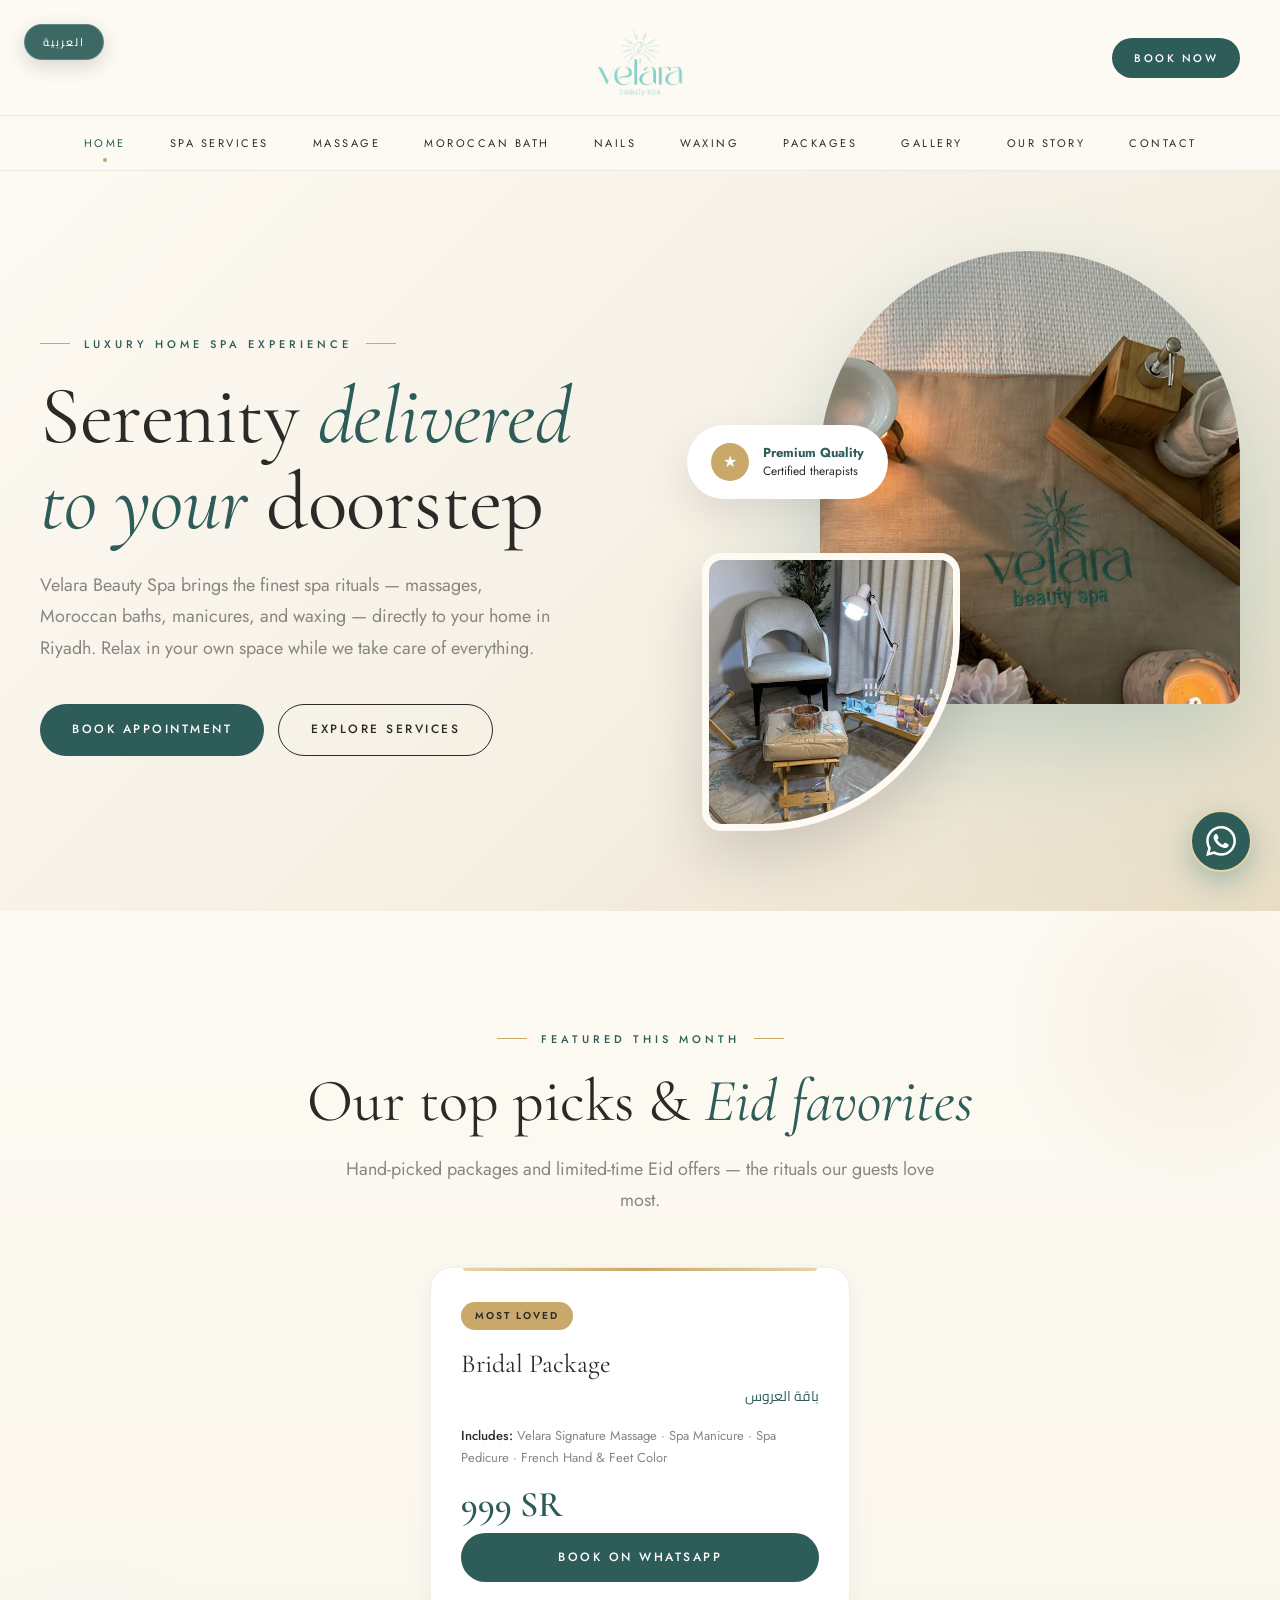
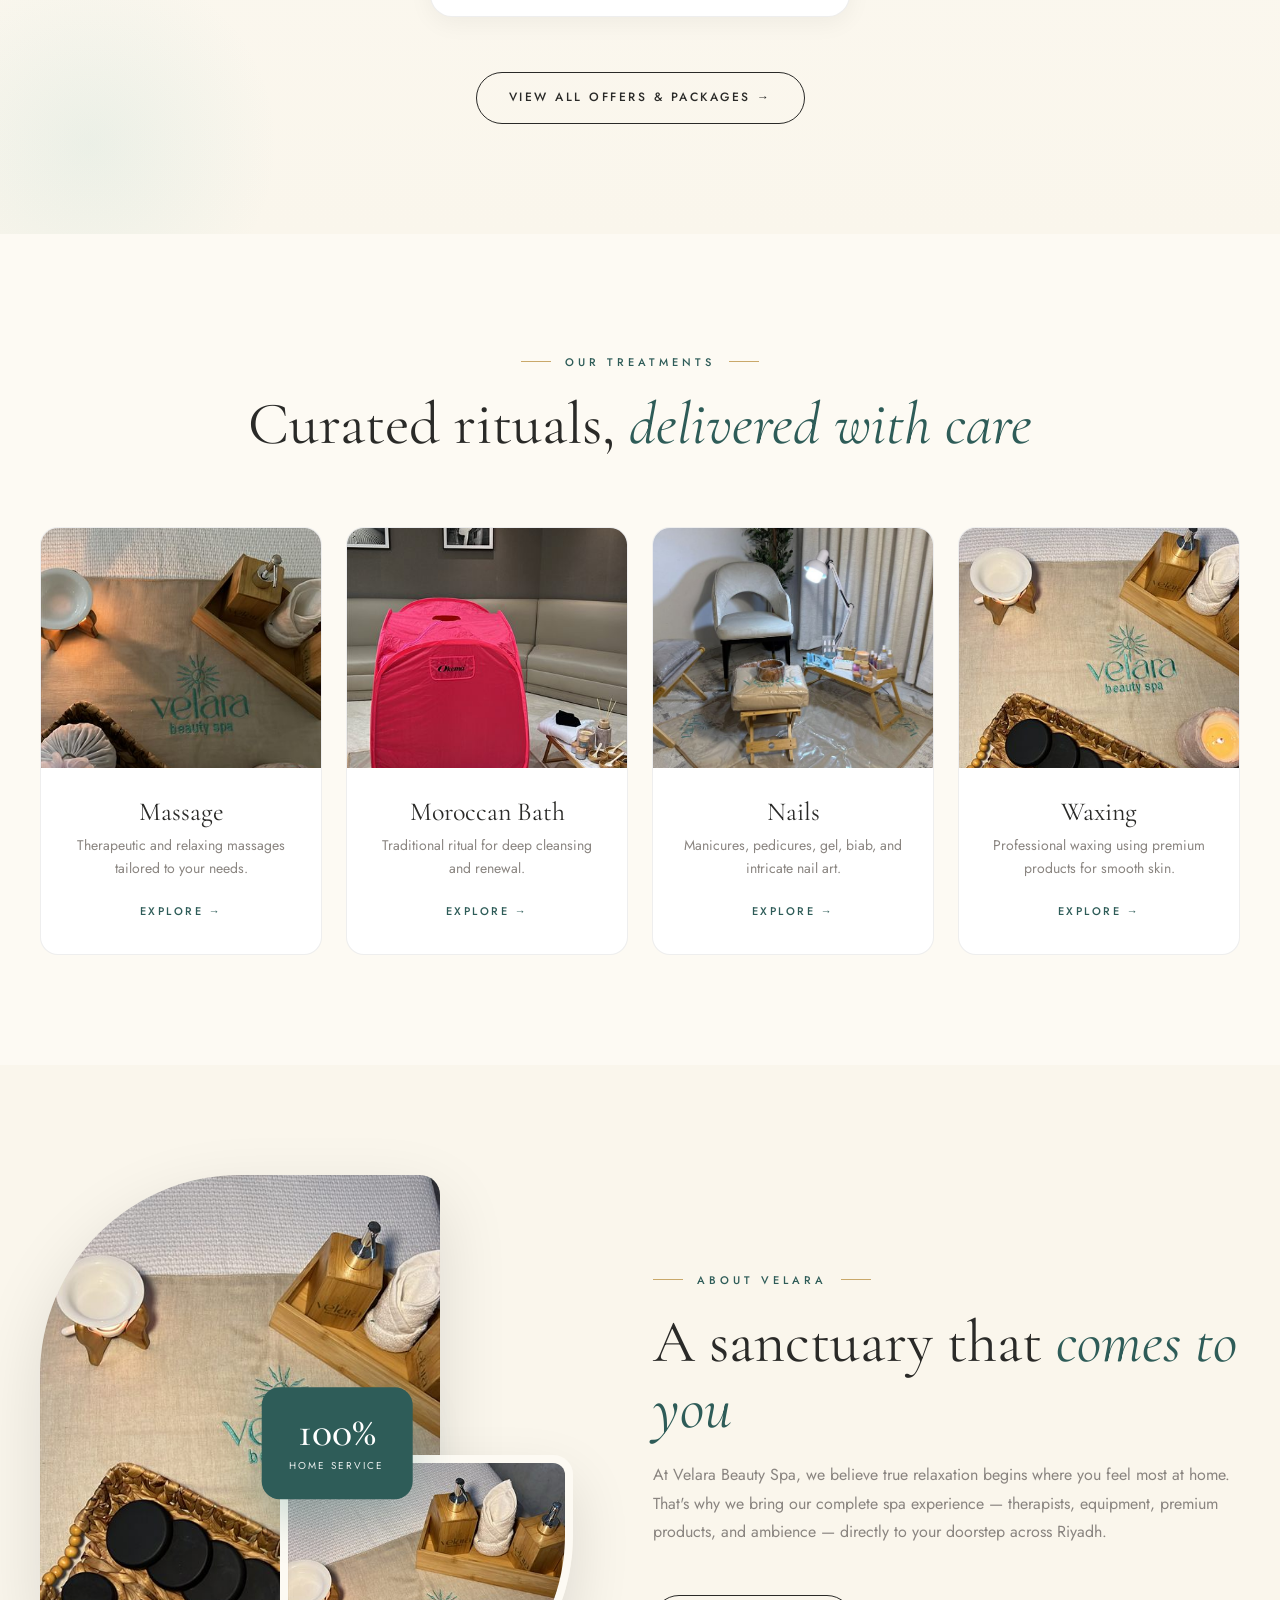
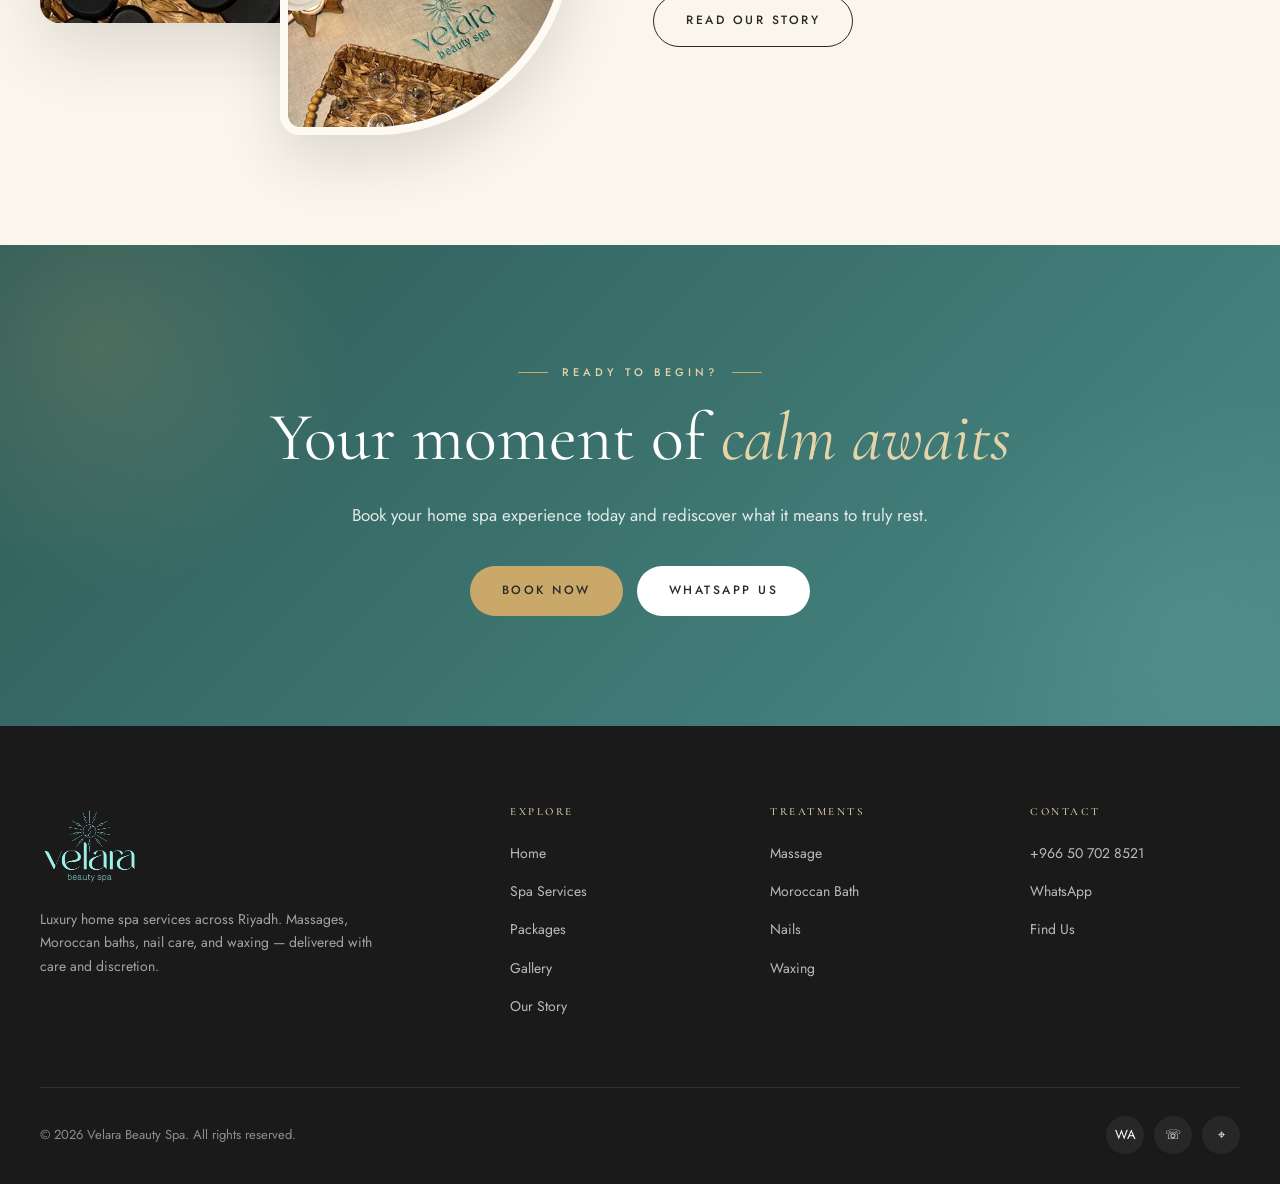
==== commit e7e8d97a: "Site refresh: WhatsApp-first booking, Eid push, SEO, performance, config Wave 1 — Eid Al-Adha push -" ====
--- a/index.html
+++ b/index.html
@@ -5,10 +5,82 @@
 <meta name="viewport" content="width=device-width, initial-scale=1.0" />
 <title>Luxury Home Spa in Riyadh — Velara Beauty Spa</title>
 <meta name="description" content="Velara Beauty Spa brings luxury treatments — massages, Moroccan baths, manicures — directly to your home in Riyadh." />
+<meta name="theme-color" content="#FDFAF3" />
+
+<!-- Canonical & language alternates -->
+<link rel="canonical" href="https://velara.beauty/" />
+<link rel="alternate" hreflang="en" href="https://velara.beauty/" />
+<link rel="alternate" hreflang="ar" href="https://velara.beauty/" />
+<link rel="alternate" hreflang="x-default" href="https://velara.beauty/" />
+
+<!-- Favicon -->
+<link rel="icon" type="image/png" sizes="32x32" href="/favicon.png" />
+<link rel="apple-touch-icon" sizes="180x180" href="/apple-touch-icon.png" />
+
+<!-- Open Graph (WhatsApp / Instagram / Facebook link previews) -->
+<meta property="og:type" content="website" />
+<meta property="og:site_name" content="Velara Beauty Spa" />
+<meta property="og:title" content="Luxury Home Spa in Riyadh — Velara Beauty Spa" />
+<meta property="og:description" content="Velara Beauty Spa brings luxury treatments — massages, Moroccan baths, manicures — directly to your home in Riyadh." />
+<meta property="og:url" content="https://velara.beauty/" />
+<meta property="og:image" content="https://velara.beauty/og-image.jpg" />
+<meta property="og:image:width" content="1200" />
+<meta property="og:image:height" content="630" />
+<meta property="og:image:alt" content="Velara Beauty Spa" />
+<meta property="og:locale" content="en_US" />
+<meta property="og:locale:alternate" content="ar_SA" />
+
+<!-- Twitter / X cards -->
+<meta name="twitter:card" content="summary_large_image" />
+<meta name="twitter:title" content="Luxury Home Spa in Riyadh — Velara Beauty Spa" />
+<meta name="twitter:description" content="Velara Beauty Spa brings luxury treatments — massages, Moroccan baths, manicures — directly to your home in Riyadh." />
+<meta name="twitter:image" content="https://velara.beauty/og-image.jpg" />
 <link rel="preconnect" href="https://fonts.googleapis.com">
 <link rel="preconnect" href="https://fonts.gstatic.com" crossorigin>
 <link href="https://fonts.googleapis.com/css2?family=Cormorant+Garamond:wght@300;400;500;600;700&family=Jost:wght@300;400;500;600&family=Cairo:wght@300;400;500;600;700&display=swap" rel="stylesheet">
 <link rel="stylesheet" href="styles.css">
+
+<!-- Structured data: BeautySalon / LocalBusiness for Google rich results.
+     Hours below are a sensible default — edit when actual operating window is fixed. -->
+<script type="application/ld+json">
+{
+  "@context": "https://schema.org",
+  "@type": "BeautySalon",
+  "name": "Velara Beauty Spa",
+  "alternateName": "فيلارا بيوتي سبا",
+  "description": "Luxury home spa services across Riyadh — massages, Moroccan baths, manicures, and waxing — delivered with care and discretion.",
+  "url": "https://velara.beauty/",
+  "logo": "https://velara.beauty/images/logo.png",
+  "image": "https://velara.beauty/og-image.jpg",
+  "telephone": "+966507028521",
+  "priceRange": "150 - 999 SAR",
+  "currenciesAccepted": "SAR",
+  "paymentAccepted": "Cash, Credit Card, Bank Transfer",
+  "areaServed": {
+    "@type": "City",
+    "name": "Riyadh",
+    "sameAs": "https://en.wikipedia.org/wiki/Riyadh"
+  },
+  "address": {
+    "@type": "PostalAddress",
+    "addressLocality": "Riyadh",
+    "addressRegion": "Riyadh Province",
+    "addressCountry": "SA"
+  },
+  "openingHoursSpecification": {
+    "@type": "OpeningHoursSpecification",
+    "dayOfWeek": ["Monday","Tuesday","Wednesday","Thursday","Friday","Saturday","Sunday"],
+    "opens": "10:00",
+    "closes": "22:00"
+  },
+  "hasMap": "https://maps.app.goo.gl/YijaAuDi3qwFzWi97?g_st=iwb",
+  "potentialAction": {
+    "@type": "ReserveAction",
+    "target": "https://wa.me/966507028521",
+    "name": "Book on WhatsApp"
+  }
+}
+</script>
 </head>
 <body>
 
@@ -22,10 +94,10 @@
   <div class="header-top">
     <button class="menu-toggle" onclick="toggleMenu()" aria-label="Menu">☰</button>
     <a href="index.html" class="header-logo">
-      <img src="images/logo.png" alt="Velara Beauty Spa" />
+      <img src="images/logo.png" alt="Velara Beauty Spa" width="1560" height="1260" />
     </a>
     <div class="header-actions">
-      <a href="https://www.fresha.com/en-GB/a/velara-spa-home-service-riyadh-king-abdulaziz-rd-al-woroud-district-king-abdullah-ibn-abdulaziz-road-riyadh-11544-saudi-arabia-p25eda7v/all-offer?menu=true&share=true&pId=2792494" target="_blank" class="book-btn" data-en="Book Now" data-ar="احجزي">Book Now</a>
+      <a href="#" data-wa-book="generic" class="book-btn" data-en="Book Now" data-ar="احجزي">Book Now</a>
     </div>
   </div>
   <nav class="header-nav">
@@ -84,13 +156,13 @@
       </h1>
       <p class="lead reveal reveal-d2" data-en="Velara Beauty Spa brings the finest spa rituals — massages, Moroccan baths, manicures, and waxing — directly to your home in Riyadh. Relax in your own space while we take care of everything." data-ar="فيلارا بيوتي سبا يقدم لكِ أرقى تجارب السبا — تدليك، حمام مغربي، باديكير ومانيكير، وإزالة الشعر — مباشرة في منزلك في الرياض. استرخي في مساحتك الخاصة ودعينا نهتم بكل شيء.">Velara Beauty Spa brings the finest spa rituals — massages, Moroccan baths, manicures, and waxing — directly to your home in Riyadh. Relax in your own space while we take care of everything.</p>
       <div class="hero-buttons reveal reveal-d3">
-        <a href="https://www.fresha.com/en-GB/a/velara-spa-home-service-riyadh-king-abdulaziz-rd-al-woroud-district-king-abdullah-ibn-abdulaziz-road-riyadh-11544-saudi-arabia-p25eda7v/all-offer?menu=true&share=true&pId=2792494" target="_blank" class="btn btn-primary" data-en="Book Appointment" data-ar="احجزي موعدك">Book Appointment</a>
+        <a href="#" data-wa-book="generic" class="btn btn-primary" data-en="Book Appointment" data-ar="احجزي موعدك">Book Appointment</a>
         <a href="services.html" class="btn btn-outline" data-en="Explore Services" data-ar="اكتشفي الخدمات">Explore Services</a>
       </div>
     </div>
     <div class="hero-visual reveal reveal-d2">
-      <div class="hero-img-1"><img src="images/hero1.jpeg" alt="Velara Spa" /></div>
-      <div class="hero-img-2"><img src="images/hero2.jpeg" alt="Velara treatments" /></div>
+      <div class="hero-img-1"><img src="images/hero1.jpeg" alt="Velara Spa" width="506" height="900" /></div>
+      <div class="hero-img-2"><img src="images/hero2.jpeg" alt="Velara treatments" width="900" height="523" /></div>
       <div class="hero-badge">
         <div class="hero-badge-icon">★</div>
         <div class="hero-badge-text">
@@ -98,6 +170,24 @@
           <span data-en="Certified therapists" data-ar="معالجات معتمدات">Certified therapists</span>
         </div>
       </div>
+    </div>
+  </div>
+</section>
+
+<!-- Featured offers & packages (a highlight reel) -->
+<section class="section featured-section">
+  <div class="container">
+    <div class="text-center" style="margin-bottom:50px;">
+      <div class="eyebrow eyebrow-line reveal" data-en="Featured This Month" data-ar="مميز هذا الشهر">Featured This Month</div>
+      <h2 class="h-section reveal reveal-d1">
+        <span data-en="Our top picks &" data-ar="أبرز اختياراتنا">Our top picks &</span>
+        <em data-en="Eid favorites" data-ar="ومفضلات العيد">Eid favorites</em>
+      </h2>
+      <p class="lead reveal reveal-d2" style="margin-top:18px;max-width:620px;margin-left:auto;margin-right:auto;" data-en="Hand-picked packages and limited-time Eid offers — the rituals our guests love most." data-ar="باقات مختارة بعناية وعروض العيد محدودة المدة — الطقوس التي تحبها ضيفاتنا أكثر.">Hand-picked packages and limited-time Eid offers — the rituals our guests love most.</p>
+    </div>
+    <div class="featured-grid" id="featured-packages"></div>
+    <div class="text-center" style="margin-top:55px;">
+      <a href="packages.html" class="btn btn-outline reveal" data-en="View all offers & packages →" data-ar="عرض كل الباقات والعروض →">View all offers & packages →</a>
     </div>
   </div>
 </section>
@@ -114,7 +204,7 @@
     </div>
     <div class="category-grid">
       <a href="massage.html" class="category-card reveal reveal-d1">
-        <div class="category-image"><img src="images/g1.jpeg" alt="Massage" /></div>
+        <div class="category-image"><img src="images/g1.jpeg" alt="Massage" width="394" height="700" loading="lazy" /></div>
         <div class="category-body">
           <h3 data-en="Massage" data-ar="التدليك">Massage</h3>
           <p data-en="Therapeutic and relaxing massages tailored to your needs." data-ar="تدليكات علاجية ومريحة مصممة لاحتياجاتك.">Therapeutic and relaxing massages tailored to your needs.</p>
@@ -122,7 +212,7 @@
         </div>
       </a>
       <a href="moroccan-bath.html" class="category-card reveal reveal-d2">
-        <div class="category-image"><img src="images/g4.jpeg" alt="Moroccan Bath" /></div>
+        <div class="category-image"><img src="images/g4.jpeg" alt="Moroccan Bath" width="394" height="700" loading="lazy" /></div>
         <div class="category-body">
           <h3 data-en="Moroccan Bath" data-ar="الحمام المغربي">Moroccan Bath</h3>
           <p data-en="Traditional ritual for deep cleansing and renewal." data-ar="طقس تقليدي للتنظيف العميق والتجديد.">Traditional ritual for deep cleansing and renewal.</p>
@@ -130,7 +220,7 @@
         </div>
       </a>
       <a href="nails.html" class="category-card reveal reveal-d3">
-        <div class="category-image"><img src="images/g3.jpeg" alt="Nails" /></div>
+        <div class="category-image"><img src="images/g3.jpeg" alt="Nails" width="900" height="523" loading="lazy" /></div>
         <div class="category-body">
           <h3 data-en="Nails" data-ar="الأظافر">Nails</h3>
           <p data-en="Manicures, pedicures, gel, biab, and intricate nail art." data-ar="مانيكير وباديكير، جل، بياب، ورسم أظافر متقن.">Manicures, pedicures, gel, biab, and intricate nail art.</p>
@@ -138,7 +228,7 @@
         </div>
       </a>
       <a href="waxing.html" class="category-card reveal reveal-d4">
-        <div class="category-image"><img src="images/g7.jpeg" alt="Waxing" /></div>
+        <div class="category-image"><img src="images/g7.jpeg" alt="Waxing" width="394" height="700" loading="lazy" /></div>
         <div class="category-body">
           <h3 data-en="Waxing" data-ar="إزالة الشعر">Waxing</h3>
           <p data-en="Professional waxing using premium products for smooth skin." data-ar="إزالة شعر احترافية بأفضل المنتجات لبشرة ناعمة.">Professional waxing using premium products for smooth skin.</p>
@@ -154,8 +244,8 @@
   <div class="container">
     <div class="feature-grid">
       <div class="feature-images reveal">
-        <div class="feature-img-main"><img src="images/about1.jpeg" alt="Velara setup" /></div>
-        <div class="feature-img-accent"><img src="images/about2.jpeg" alt="Velara tools" /></div>
+        <div class="feature-img-main"><img src="images/about1.jpeg" alt="Velara setup" width="506" height="900" loading="lazy" /></div>
+        <div class="feature-img-accent"><img src="images/about2.jpeg" alt="Velara tools" width="394" height="700" loading="lazy" /></div>
         <div class="feature-stat">
           <div class="feature-stat-num">100%</div>
           <div class="feature-stat-label" data-en="Home Service" data-ar="خدمة منزلية">Home Service</div>
@@ -184,8 +274,8 @@
     </h2>
     <p class="reveal reveal-d2" data-en="Book your home spa experience today and rediscover what it means to truly rest." data-ar="احجزي تجربتك المنزلية اليوم واكتشفي معنى الراحة الحقيقية.">Book your home spa experience today and rediscover what it means to truly rest.</p>
     <div class="cta-buttons reveal reveal-d3">
-      <a href="https://www.fresha.com/en-GB/a/velara-spa-home-service-riyadh-king-abdulaziz-rd-al-woroud-district-king-abdullah-ibn-abdulaziz-road-riyadh-11544-saudi-arabia-p25eda7v/all-offer?menu=true&share=true&pId=2792494" target="_blank" class="btn btn-gold" data-en="Book Now" data-ar="احجزي الآن">Book Now</a>
-      <a href="https://wa.me/966507028521?text=Hello%20Velara%20Spa%2C%20I%27d%20like%20to%20learn%20more." target="_blank" class="btn btn-light" data-en="WhatsApp Us" data-ar="راسلينا">WhatsApp Us</a>
+      <a href="#" data-wa-book="generic" class="btn btn-gold" data-en="Book Now" data-ar="احجزي الآن">Book Now</a>
+      <a href="#" data-wa-book="question" class="btn btn-light" data-en="WhatsApp Us" data-ar="راسلينا">WhatsApp Us</a>
     </div>
   </div>
 </section>
@@ -195,7 +285,7 @@
   <div class="footer-container">
     <div class="footer-grid">
       <div class="footer-brand">
-        <a href="index.html" class="footer-logo"><img src="images/logo.png" alt="Velara Beauty Spa" /></a>
+        <a href="index.html" class="footer-logo"><img src="images/logo.png" alt="Velara Beauty Spa" width="1560" height="1260" loading="lazy" /></a>
         <p class="footer-tagline" data-en="Luxury home spa services across Riyadh. Massages, Moroccan baths, nail care, and waxing — delivered with care and discretion." data-ar="خدمات سبا منزلية فاخرة في جميع أنحاء الرياض. تدليك، حمام مغربي، عناية بالأظافر، وإزالة الشعر — تُقدم بعناية ورقي.">Luxury home spa services across Riyadh. Massages, Moroccan baths, nail care, and waxing — delivered with care and discretion.</p>
       </div>
       <div class="footer-col">
@@ -221,16 +311,16 @@
         <h4 data-en="Contact" data-ar="تواصل">Contact</h4>
         <ul>
           <li><a href="tel:+966507028521">+966 50 702 8521</a></li>
-          <li><a href="https://wa.me/966507028521" target="_blank">WhatsApp</a></li>
+          <li><a href="#" data-wa-book="question">WhatsApp</a></li>
           <li><a href="https://maps.app.goo.gl/YijaAuDi3qwFzWi97?g_st=iwb" target="_blank" data-en="Find Us" data-ar="موقعنا">Find Us</a></li>
-          <li><a href="https://www.fresha.com/en-GB/a/velara-spa-home-service-riyadh-king-abdulaziz-rd-al-woroud-district-king-abdullah-ibn-abdulaziz-road-riyadh-11544-saudi-arabia-p25eda7v/all-offer?menu=true&share=true&pId=2792494" target="_blank" data-en="Book on Fresha" data-ar="احجزي على فريشا">Book on Fresha</a></li>
+
         </ul>
       </div>
     </div>
     <div class="footer-bottom">
       <div data-en="© 2026 Velara Beauty Spa. All rights reserved." data-ar="© 2026 فيلارا بيوتي سبا. جميع الحقوق محفوظة.">© 2026 Velara Beauty Spa. All rights reserved.</div>
       <div class="footer-social">
-        <a href="https://wa.me/966507028521" target="_blank" aria-label="WhatsApp">WA</a>
+        <a href="#" data-wa-book="question" aria-label="WhatsApp">WA</a>
         <a href="tel:+966507028521" aria-label="Phone">☏</a>
         <a href="https://maps.app.goo.gl/YijaAuDi3qwFzWi97?g_st=iwb" target="_blank" aria-label="Map">⌖</a>
       </div>
@@ -239,10 +329,84 @@
 </footer>
 
 <!-- Floating WhatsApp -->
-<a href="https://wa.me/966507028521?text=Hello%20Velara%20Spa%2C%20I%27d%20like%20to%20book%20a%20treatment." class="float-whatsapp" target="_blank" aria-label="Chat on WhatsApp">
+<a href="#" data-wa-book="generic" class="float-whatsapp" aria-label="Chat on WhatsApp">
   <svg width="30" height="30" viewBox="0 0 24 24" fill="currentColor"><path d="M17.472 14.382c-.297-.149-1.758-.867-2.03-.967-.273-.099-.471-.148-.67.15-.197.297-.767.966-.94 1.164-.173.199-.347.223-.644.075-.297-.15-1.255-.463-2.39-1.475-.883-.788-1.48-1.761-1.653-2.059-.173-.297-.018-.458.13-.606.134-.133.298-.347.446-.52.149-.174.198-.298.298-.497.099-.198.05-.371-.025-.52-.075-.149-.669-1.612-.916-2.207-.242-.579-.487-.5-.669-.51-.173-.008-.371-.01-.57-.01-.198 0-.52.074-.792.372-.272.297-1.04 1.016-1.04 2.479 0 1.462 1.065 2.875 1.213 3.074.149.198 2.096 3.2 5.077 4.487.709.306 1.262.489 1.694.625.712.227 1.36.195 1.871.118.571-.085 1.758-.719 2.006-1.413.248-.694.248-1.289.173-1.413-.074-.124-.272-.198-.57-.347m-5.421 7.403h-.004a9.87 9.87 0 01-5.031-1.378l-.361-.214-3.741.982.998-3.648-.235-.374a9.86 9.86 0 01-1.51-5.26c.001-5.45 4.436-9.884 9.888-9.884 2.64 0 5.122 1.03 6.988 2.898a9.825 9.825 0 012.893 6.994c-.003 5.45-4.437 9.884-9.885 9.884m8.413-18.297A11.815 11.815 0 0012.05 0C5.495 0 .16 5.335.157 11.892c0 2.096.547 4.142 1.588 5.945L.057 24l6.305-1.654a11.882 11.882 0 005.683 1.448h.005c6.554 0 11.89-5.335 11.893-11.893a11.821 11.821 0 00-3.48-8.413z"/></svg>
 </a>
 
+<script>
+// Homepage featured section — picks a few highlights from PACKAGES_DATA.
+// Eid items auto-hide after EID_OFFERS_CUTOFF (from data.js); Signature picks always show.
+function renderPageContent(lang){
+  const container = document.getElementById('featured-packages');
+  if (!container) return;
+
+  const FEATURED_NAMES = [
+    'Bridal Package',               // Signature (featured)
+    'Royal Moroccan Bath',          // Eid
+    'Mani + Pedi + Relax Massage'   // Eid combo
+  ];
+
+  const eidActive = typeof isEidOffersActive === 'function' ? isEidOffersActive() : true;
+  const picks = FEATURED_NAMES
+    .map(n => PACKAGES_DATA.find(p => p.en === n))
+    .filter(p => p && (p.category !== 'eid' || eidActive));
+
+  const sigBadge      = lang === 'ar' ? 'باقة مميزة' : 'Signature';
+  const featBadge     = lang === 'ar' ? 'الأكثر طلباً' : 'Most Loved';
+  const eidBadge      = lang === 'ar' ? 'عرض العيد' : 'Eid Special';
+  const saveLabel     = lang === 'ar' ? 'وفّري' : 'Save';
+  const bookText      = lang === 'ar' ? 'احجزي عبر واتساب' : 'Book on WhatsApp';
+  const includesLabel = lang === 'ar' ? 'يشمل:' : 'Includes:';
+
+  // If only one card remains (e.g. post-Eid), center it. Otherwise let the grid auto-fill.
+  container.classList.toggle('featured-grid-single', picks.length === 1);
+
+  container.innerHTML = picks.map(p => {
+    const name    = lang === 'ar' ? p.ar : p.en;
+    const altName = lang === 'ar' ? p.en : p.ar;
+    const isEid   = p.category === 'eid';
+
+    const badgeText  = isEid ? eidBadge : (p.featured ? featBadge : sigBadge);
+    const badgeClass = isEid ? 'featured-badge-eid' : 'featured-badge-signature';
+    const cardClass  = 'featured-card ' + (isEid ? 'featured-card-eid' : 'featured-card-signature');
+
+    let meta = '';
+    if (!isEid && p.includes_en) {
+      const includes = lang === 'ar' ? p.includes_ar : p.includes_en;
+      meta = `<p class="featured-meta"><strong>${includesLabel}</strong> ${includes}</p>`;
+    }
+
+    let pricing;
+    if (isEid) {
+      const save = p.oldPrice - p.newPrice;
+      pricing = `
+        <div class="featured-pricing">
+          <span class="featured-price-new">${p.newPrice} SR</span>
+          <span class="featured-price-old">${p.oldPrice} SR</span>
+        </div>
+        <div class="featured-save">${saveLabel} ${save} SR</div>
+      `;
+    } else {
+      pricing = `
+        <div class="featured-pricing">
+          <span class="featured-price-new">${p.newPrice} SR</span>
+        </div>
+      `;
+    }
+
+    return `
+      <div class="${cardClass}">
+        <div class="featured-badge ${badgeClass}">${badgeText}</div>
+        <h3>${name}</h3>
+        <div class="featured-arabic">${altName}</div>
+        ${meta}
+        ${pricing}
+        <a href="${waBook('offer', name, p.newPrice)}" target="_blank" rel="noopener" class="btn btn-primary featured-cta">${bookText}</a>
+      </div>
+    `;
+  }).join('');
+}
+</script>
 <script src="data.js"></script>
 <script src="script.js"></script>
 <script>setActiveNav('home');</script>
--- a/styles.css
+++ b/styles.css
@@ -46,10 +46,13 @@
    LANGUAGE TOGGLE (floating, top-left)
    Single-button toggle that shows the inactive language as the click target.
    Top-left chosen to avoid colliding with .book-btn (top-right) on all viewport sizes.
+   Sized with fixed min-height / min-width and flex centering so the button does
+   NOT shift, jump, or change height when the label swaps between "العربية" and "EN".
+   No transform: scale() — keeps the position rock-stable on hover/focus/click.
    ========================================= */
 .lang-toggle{
   position:fixed;
-  top:20px;left:20px;
+  top:24px;left:24px;
   z-index:1100;
   background:rgba(46,92,88,0.92);
   -webkit-backdrop-filter:blur(10px);
@@ -57,29 +60,39 @@
   color:#fff;
   font-family:inherit;
   font-size:11px;letter-spacing:2px;text-transform:uppercase;font-weight:500;
-  padding:9px 18px;
+  padding:0 18px;
+  min-height:36px;
+  min-width:60px;
   border:1px solid rgba(255,255,255,0.18);
   border-radius:50px;
   box-shadow:0 6px 20px rgba(0,0,0,0.15);
-  transition:transform .25s ease, background .25s ease, box-shadow .25s ease;
+  display:inline-flex;
+  align-items:center;
+  justify-content:center;
   cursor:pointer;
   line-height:1;
   white-space:nowrap;
-}
-.lang-toggle:hover,
-.lang-toggle:focus-visible{
-  transform:scale(1.06);
+  transition:background .25s ease, box-shadow .25s ease, color .25s ease;
+}
+.lang-toggle:hover{
   background:rgba(46,92,88,1);
   box-shadow:0 10px 26px rgba(46,92,88,0.35);
-  outline:none;
-}
-.lang-toggle:active{transform:scale(0.97);}
+}
+.lang-toggle:focus-visible{
+  outline:2px solid var(--gold);
+  outline-offset:3px;
+}
+.lang-toggle:active{
+  background:rgba(36,72,68,1);
+}
 @media (max-width:768px){
   .lang-toggle{
-    top:14px;left:75px;
-    padding:7px 13px;
+    top:18px;left:75px;
+    padding:0 14px;
     font-size:10px;
     letter-spacing:1.2px;
+    min-height:30px;
+    min-width:50px;
   }
 }
 
@@ -599,6 +612,40 @@
    GALLERY
    ========================================= */
 .gallery{background:var(--cream-light);}
+
+/* Gallery placeholder — shown while we wait for new photos. Remove or restore the
+   .gallery-grid markup in gallery.html when a real collection is added. */
+.gallery-placeholder{
+  text-align:center;
+  padding:50px 20px 30px;
+  max-width:680px;margin:0 auto;
+}
+.gallery-placeholder-icon{
+  width:90px;height:90px;border-radius:50%;
+  background:linear-gradient(135deg,var(--gold-light) 0%,var(--gold) 100%);
+  color:#fff;
+  display:flex;align-items:center;justify-content:center;
+  font-size:34px;line-height:1;
+  margin:0 auto 32px;
+  box-shadow:0 14px 36px rgba(201,168,106,0.30);
+}
+.gallery-placeholder h2{
+  font-family:var(--display);
+  font-size:clamp(36px,5vw,56px);
+  font-weight:400;line-height:1.15;
+  margin-bottom:18px;color:var(--charcoal);
+}
+.gallery-placeholder h2 em{font-style:italic;color:var(--teal-dark);}
+.gallery-placeholder p{
+  font-size:17px;line-height:1.75;color:var(--muted);
+  max-width:540px;margin:0 auto 32px;
+}
+@media (max-width:768px){
+  .gallery-placeholder{padding:30px 16px 10px;}
+  .gallery-placeholder-icon{width:74px;height:74px;font-size:28px;margin-bottom:24px;}
+  .gallery-placeholder p{font-size:15px;}
+}
+
 .gallery-grid{
   display:grid;
   grid-template-columns:repeat(4,1fr);
@@ -616,6 +663,128 @@
 .gallery-item:hover img{transform:scale(1.08);}
 .gallery-item:nth-child(1){grid-column:span 2;grid-row:span 2;}
 .gallery-item:nth-child(4){grid-row:span 2;}
+
+/* =========================================
+   FEATURED SECTION (homepage highlight reel)
+   ========================================= */
+.featured-section{
+  background:linear-gradient(180deg,var(--cream-pale) 0%,var(--cream-light) 100%);
+  position:relative;
+  overflow:hidden;
+}
+.featured-section::before{
+  content:'';position:absolute;
+  top:-80px;right:-100px;width:380px;height:380px;
+  background:radial-gradient(circle,rgba(201,168,106,0.12) 0%,transparent 70%);
+  border-radius:50%;pointer-events:none;
+}
+.featured-section::after{
+  content:'';position:absolute;
+  bottom:-100px;left:-100px;width:380px;height:380px;
+  background:radial-gradient(circle,rgba(107,181,176,0.1) 0%,transparent 70%);
+  border-radius:50%;pointer-events:none;
+}
+.featured-section .container{position:relative;z-index:1;}
+
+.featured-grid{
+  display:grid;
+  grid-template-columns:repeat(auto-fit,minmax(280px,1fr));
+  gap:24px;
+  max-width:1100px;margin:0 auto;
+}
+.featured-grid-single{
+  grid-template-columns:minmax(280px,420px);
+  justify-content:center;
+}
+
+.featured-card{
+  background:#fff;
+  border:1px solid var(--line);
+  border-radius:22px;
+  padding:34px 30px;
+  position:relative;
+  transition:transform .4s cubic-bezier(0.16,1,0.3,1), box-shadow .4s ease;
+  box-shadow:0 6px 24px rgba(0,0,0,0.05);
+  display:flex;flex-direction:column;
+}
+.featured-card:hover{
+  transform:translateY(-6px);
+  box-shadow:0 22px 50px rgba(74,138,134,0.16);
+}
+/* Gold accent line on top for Signature, teal accent for Eid */
+.featured-card::before{
+  content:'';position:absolute;
+  top:0;left:32px;right:32px;height:3px;border-radius:0 0 3px 3px;
+  background:linear-gradient(90deg,var(--gold-light),var(--gold),var(--gold-light));
+}
+.featured-card-eid::before{
+  background:linear-gradient(90deg,var(--teal-soft),var(--teal-dark),var(--teal-soft));
+}
+
+.featured-badge{
+  display:inline-block;
+  padding:6px 14px;
+  border-radius:50px;
+  font-size:10px;letter-spacing:2px;text-transform:uppercase;font-weight:600;
+  margin-bottom:18px;
+  align-self:flex-start;
+}
+.featured-badge-signature{background:var(--gold);color:var(--charcoal);}
+.featured-badge-eid{background:var(--teal-dark);color:#fff;}
+
+.featured-card h3{
+  font-family:var(--display);
+  font-size:26px;line-height:1.2;
+  color:var(--charcoal);
+  margin-bottom:6px;
+}
+.featured-arabic{
+  font-family:var(--arabic);
+  font-size:14px;color:var(--teal-dark);
+  direction:rtl;margin-bottom:16px;
+}
+body[dir="rtl"] .featured-arabic{font-family:var(--arabic);}
+
+.featured-meta{
+  font-size:13px;line-height:1.7;color:var(--muted);
+  margin-bottom:18px;
+}
+.featured-meta strong{color:var(--charcoal);font-weight:500;}
+
+.featured-pricing{
+  display:flex;align-items:baseline;gap:12px;
+  margin-bottom:10px;flex-wrap:wrap;
+}
+.featured-price-new{
+  font-family:var(--display);
+  font-size:36px;font-weight:600;
+  color:var(--teal-dark);line-height:1;
+}
+.featured-price-old{
+  font-size:15px;text-decoration:line-through;
+  color:var(--muted);
+}
+.featured-save{
+  display:inline-block;
+  background:rgba(201,168,106,0.18);
+  color:var(--charcoal);
+  padding:4px 12px;border-radius:50px;
+  font-size:10px;letter-spacing:1.5px;text-transform:uppercase;font-weight:600;
+  margin-bottom:18px;
+  align-self:flex-start;
+}
+
+.featured-cta{
+  margin-top:auto;
+  width:100%;justify-content:center;
+}
+
+@media (max-width:768px){
+  .featured-grid{gap:18px;}
+  .featured-card{padding:28px 24px;}
+  .featured-card h3{font-size:23px;}
+  .featured-price-new{font-size:32px;}
+}
 
 /* =========================================
    CTA SECTION
